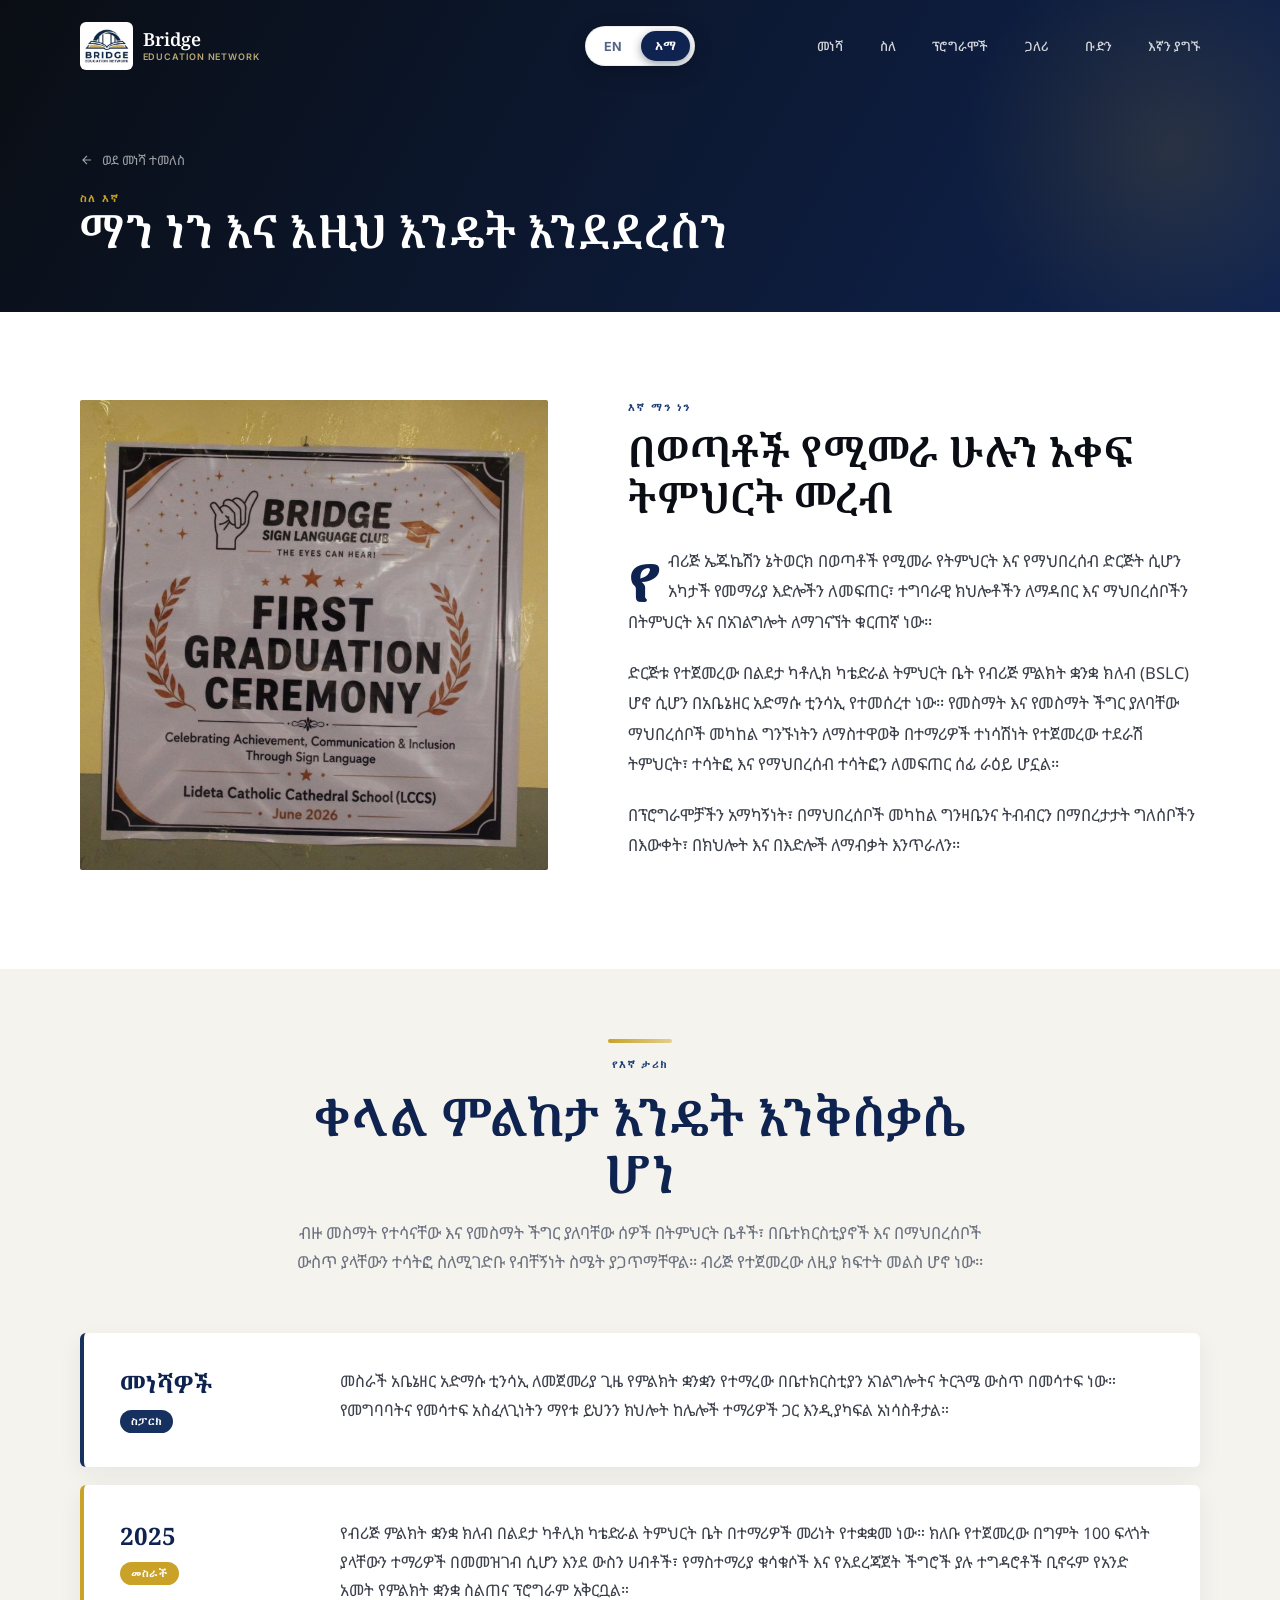
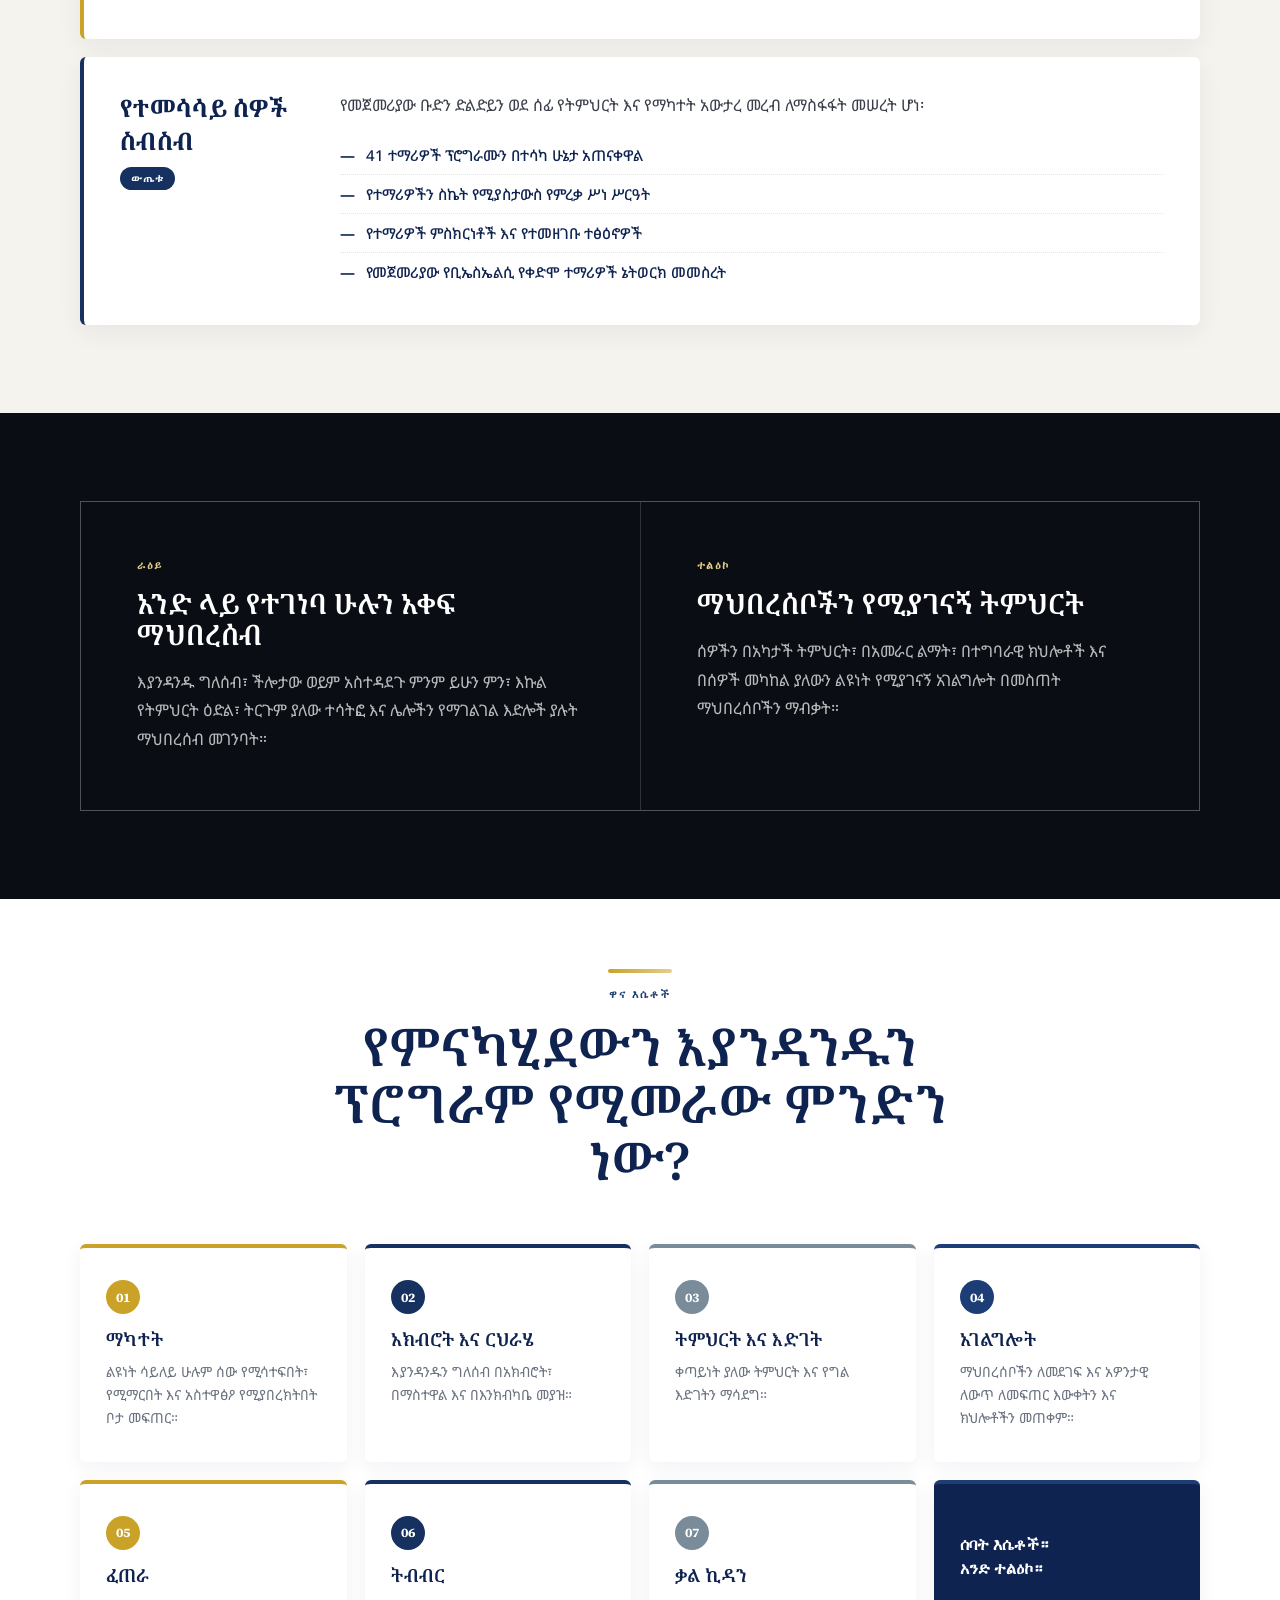
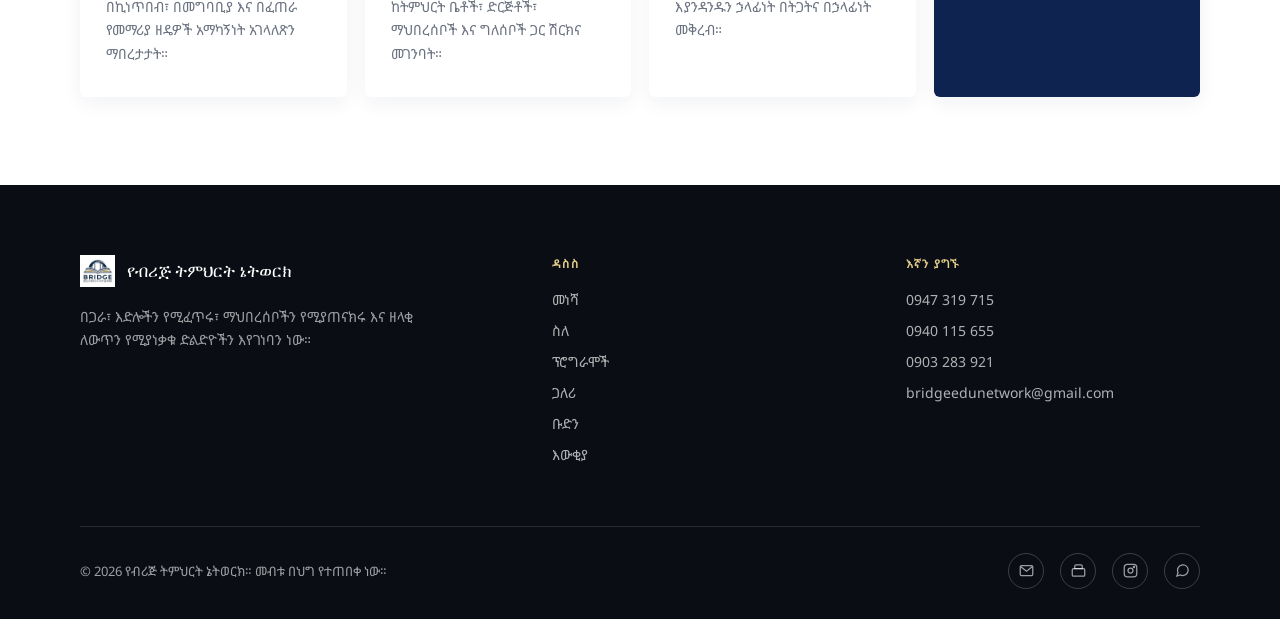
==== about-am.html @ 891b572c "Add files via upload" ====
<!DOCTYPE html>
<html lang="am">
<head>
<meta charset="UTF-8">
<meta name="viewport" content="width=device-width, initial-scale=1.0">
<title>ስለ እኛ — የብሪጅ ትምህርት ኔትወርክ</title>
<meta name="description" content="ስለ ብሪጅ ኤጁኬሽን ኔትወርክ ታሪክ፣ ራዕይ እና ተልዕኮ ይወቁ።">
<meta property="og:title" content="ስለ እኛ — የብሪጅ ትምህርት ኔትወርክ">
<meta property="og:image" content="assets/hero-group.jpg">
<meta property="og:type" content="website">
<link rel="icon" type="image/jpeg" href="assets/favicon.jpg">
<link rel="icon" type="image/jpeg" href="assets/logo.jpg">
<link rel="preconnect" href="https://fonts.googleapis.com">
<link rel="preconnect" href="https://fonts.gstatic.com" crossorigin>
<link href="https://fonts.googleapis.com/css2?family=Source+Serif+4:opsz,wght@8..60,400;8..60,500;8..60,600;8..60,700&family=Inter:wght@400;500;600;700&family=Noto+Serif+Ethiopic:wght@400;500;600;700&family=Noto+Sans+Ethiopic:wght@400;500;600;700&display=swap" rel="stylesheet">
<link rel="stylesheet" href="assets/style.css">
<style>
  .lang-switch{
    display:flex;
    align-items:center;
    gap:4px;
    padding:4px;
    margin-left:18px;
    background:#ffffff;
    border:1px solid rgba(17,27,48,0.08);
    border-radius:999px;
    font-family:'Inter',sans-serif;
    box-shadow:0 6px 20px rgba(0,0,0,0.18), 0 2px 6px rgba(0,0,0,0.10);
  }
  header#siteHeader.scrolled .lang-switch{
    background:#ffffff;
    border-color:rgba(17,27,48,0.10);
    box-shadow:0 4px 14px rgba(17,27,48,0.14), 0 1px 4px rgba(17,27,48,0.08);
  }
  .lang-switch .lang-opt{
    display:inline-flex;
    align-items:center;
    justify-content:center;
    min-width:40px;
    padding:7px 14px;
    font-size:12.5px;
    font-weight:700;
    letter-spacing:.02em;
    text-decoration:none;
    border-radius:999px;
    color:var(--navy, #16233f);
    opacity:.7;
    transition:opacity .2s ease, background .2s ease, color .2s ease, transform .15s ease, box-shadow .2s ease;
  }
  .lang-switch .lang-opt:hover{
    opacity:1;
    transform:translateY(-1px);
    background:rgba(22,35,63,0.08);
  }
  .lang-switch .lang-opt.is-active{
    opacity:1;
    color:#fff;
    background:var(--navy, #16233f);
    box-shadow:0 3px 10px rgba(22,35,63,0.45);
  }
  .lang-switch .lang-opt.is-active:hover{ background:var(--navy, #16233f); }
  @media (max-width:860px){
    .lang-switch{ margin-left:10px; }
    .lang-switch .lang-opt{ padding:6px 11px; font-size:11.5px; min-width:34px; }
  }
  body{ font-family:'Noto Sans Ethiopic', var(--sans, 'Inter'), sans-serif; }
  h1,h2,h3,h4,.brand span,.story-year{ font-family:'Noto Serif Ethiopic', var(--serif, 'Source Serif 4'), serif; }

  /* --- header layout patch: restore brand text, center lang switch --- */
  header#siteHeader nav{ position:relative; }
  .brand{ display:flex; align-items:center; gap:10px; }
  .brand span{ display:flex; flex-direction:column; line-height:1.15; }
  .brand span small{
    display:block;
    font-size:.5em;
    font-weight:600;
    letter-spacing:.1em;
    text-transform:uppercase;
    opacity:.8;
    margin-top:2px;
  }
  .lang-switch{
    position:absolute;
    left:50%;
    top:50%;
    transform:translate(-50%,-50%);
    margin-left:0;
  }
  @media (max-width:860px){
    .lang-switch{
      position:static;
      transform:none;
      margin-left:auto;
      order:2;
    }
  }
</style>
</head>
<body>

<div id="bridge-progress"><div id="bridge-progress-fill"></div></div>

<header id="siteHeader" class="scrolled">
  <nav>
    <a href="index.html#home" class="brand">
      <img src="assets/logo.jpg" alt="Bridge Education Network logo" onerror="this.style.display='none'">
      <span>Bridge<small>Education Network</small></span>
    </a>
    <div class="lang-switch" role="group" aria-label="ቋንቋ ይቀይሩ / Language switch">
      <a href="about.html" class="lang-opt">EN</a>
      <a href="about-am.html" class="lang-opt is-active">አማ</a>
    </div>
    <div class="nav-links" id="navLinks">
      <a href="index.html" onclick="closeMenu()">መነሻ</a>
      <a href="about-am.html" onclick="closeMenu()">ስለ</a>
      <a href="programs.html" onclick="closeMenu()">ፕሮግራሞች</a>
      <a href="gallery.html" onclick="closeMenu()">ጋለሪ</a>
      <a href="team.html" onclick="closeMenu()">ቡድን</a>
      <a href="contact.html" onclick="closeMenu()">እኛን ያግኙ</a>
    </div>
    <button class="menu-btn" id="menuBtn" aria-label="ምናሌ ክፈት">☰</button>
  </nav>
</header>
<div class="nav-overlay" id="navOverlay"></div>

<!-- PAGE HERO -->
<section class="page-hero compact">
  <div class="wrap">
    <a href="index.html" class="page-breadcrumb">
      <svg viewBox="0 0 24 24" fill="none" stroke="currentColor" stroke-width="2" aria-hidden="true"><path d="M19 12H5M12 19l-7-7 7-7"/></svg>
      ወደ መነሻ ተመለስ
    </a>
    <div class="eyebrow">ስለ እኛ</div>
    <h1>ማን ነን እና እዚህ እንዴት እንደደረስን</h1>
  </div>
</section>

<!-- WHO WE ARE -->
<section class="section">
  <div class="wrap">
    <div class="about-grid">
      <div class="reveal">
        <div class="about-figure">
          <img src="assets/about.jpg" alt="የብሪጅ ምልክት ቋንቋ ክለብ የምረቃ ሥነ ሥርዓት ባነር ተሰቅሏል">
        </div>
      </div>
      <div class="reveal">
        <div class="eyebrow dark">እኛ ማን ነን</div>
        <h2 style="font-size:clamp(28px,3.4vw,42px);margin-top:14px;margin-bottom:26px;">በወጣቶች የሚመራ ሁሉን አቀፍ ትምህርት መረብ</h2>
        <div class="about-text">
          <p>የብሪጅ ኤጁኬሽን ኔትወርክ በወጣቶች የሚመራ የትምህርት እና የማህበረሰብ ድርጅት ሲሆን አካታች የመማሪያ እድሎችን ለመፍጠር፣ ተግባራዊ ክህሎቶችን ለማዳበር እና ማህበረሰቦችን በትምህርት እና በአገልግሎት ለማገናኘት ቁርጠኛ ነው።</p>
          <p>ድርጅቱ የተጀመረው በልደታ ካቶሊክ ካቴድራል ትምህርት ቤት የብሪጅ ምልክት ቋንቋ ክለብ (BSLC) ሆኖ ሲሆን በአቤኔዘር አድማሱ ቲንሳኢ የተመሰረተ ነው። የመስማት እና የመስማት ችግር ያለባቸው ማህበረሰቦች መካከል ግንኙነትን ለማስተዋወቅ በተማሪዎች ተነሳሽነት የተጀመረው ተደራሽ ትምህርት፣ ተሳትፎ እና የማህበረሰብ ተሳትፎን ለመፍጠር ሰፊ ራዕይ ሆኗል።</p>
          <p>በፕሮግራሞቻችን አማካኝነት፣ በማህበረሰቦች መካከል ግንዛቤንና ትብብርን በማበረታታት ግለሰቦችን በእውቀት፣ በክህሎት እና በእድሎች ለማብቃት እንጥራለን።</p>
        </div>
      </div>
    </div>
  </div>
</section>

<!-- OUR STORY (full) -->
<section class="section section-parchment">
  <div class="wrap">
    <div class="head-lg reveal">
      <div class="eyebrow dark">የእኛ ታሪክ</div>
      <h2>ቀላል ምልከታ እንዴት እንቅስቃሴ ሆነ</h2>
      <p>ብዙ መስማት የተሳናቸው እና የመስማት ችግር ያለባቸው ሰዎች በትምህርት ቤቶች፣ በቤተክርስቲያኖች እና በማህበረሰቦች ውስጥ ያላቸውን ተሳትፎ ስለሚገድቡ የብቸኝነት ስሜት ያጋጥማቸዋል። ብሪጅ የተጀመረው ለዚያ ክፍተት መልስ ሆኖ ነው።</p>
    </div>

    <div class="story-block reveal">
      <div class="story-year">መነሻዎች<span>ስፓርክ</span></div>
      <div class="story-copy">
        <p>መስራች አቤኔዘር አድማሱ ቲንሳኢ ለመጀመሪያ ጊዜ የምልክት ቋንቋን የተማረው በቤተክርስቲያን አገልግሎትና ትርጓሜ ውስጥ በመሳተፍ ነው። የመግባባትና የመሳተፍ አስፈላጊነትን ማየቱ ይህንን ክህሎት ከሌሎች ተማሪዎች ጋር እንዲያካፍል አነሳስቶታል።</p>
      </div>
    </div>

    <div class="story-block reveal">
      <div class="story-year">2025<span>መስራች</span></div>
      <div class="story-copy">
        <p>የብሪጅ ምልክት ቋንቋ ክለብ በልደታ ካቶሊክ ካቴድራል ትምህርት ቤት በተማሪዎች መሪነት የተቋቋመ ነው። ክለቡ የተጀመረው በግምት 100 ፍላጎት ያላቸውን ተማሪዎች በመመዝገብ ሲሆን እንደ ውስን ሀብቶች፣ የማስተማሪያ ቁሳቁሶች እና የአደረጃጀት ችግሮች ያሉ ተግዳሮቶች ቢኖሩም የአንድ አመት የምልክት ቋንቋ ስልጠና ፕሮግራም አቅርቧል።</p>
      </div>
    </div>

    <div class="story-block reveal">
      <div class="story-year">የተመሳሳይ ሰዎች ስብስብ<span>ውጤቱ</span></div>
      <div class="story-copy">
        <p>የመጀመሪያው ቡድን ድልድይን ወደ ሰፊ የትምህርት እና የማካተት አውታረ መረብ ለማስፋፋት መሠረት ሆነ፡</p>
        <ul>
          <li>41 ተማሪዎች ፕሮግራሙን በተሳካ ሁኔታ አጠናቀዋል</li>
          <li>የተማሪዎችን ስኬት የሚያስታውስ የምረቃ ሥነ ሥርዓት</li>
          <li>የተማሪዎች ምስክርነቶች እና የተመዘገቡ ተፅዕኖዎች</li>
          <li>የመጀመሪያው የቢኤስኤልሲ የቀድሞ ተማሪዎች ኔትወርክ መመስረት</li>
        </ul>
      </div>
    </div>
  </div>
</section>

<!-- VISION / MISSION -->
<section class="section section-dark">
  <div class="wrap">
    <div class="vm-grid reveal">
      <div class="vm-card">
        <div class="eyebrow">ራዕይ</div>
        <h3>አንድ ላይ የተገነባ ሁሉን አቀፍ ማህበረሰብ</h3>
        <p>እያንዳንዱ ግለሰብ፣ ችሎታው ወይም አስተዳደጉ ምንም ይሁን ምን፣ እኩል የትምህርት ዕድል፣ ትርጉም ያለው ተሳትፎ እና ሌሎችን የማገልገል እድሎች ያሉት ማህበረሰብ መገንባት።</p>
      </div>
      <div class="vm-card">
        <div class="eyebrow">ተልዕኮ</div>
        <h3>ማህበረሰቦችን የሚያገናኝ ትምህርት</h3>
        <p>ሰዎችን በአካታች ትምህርት፣ በአመራር ልማት፣ በተግባራዊ ክህሎቶች እና በሰዎች መካከል ያለውን ልዩነት የሚያገናኝ አገልግሎት በመስጠት ማህበረሰቦችን ማብቃት።</p>
      </div>
    </div>
  </div>
</section>

<!-- CORE VALUES -->
<section class="section">
  <div class="wrap">
    <div class="head-lg reveal">
      <div class="eyebrow dark">ዋና እሴቶች</div>
      <h2>የምናካሂደውን እያንዳንዱን ፕሮግራም የሚመራው ምንድን ነው?</h2>
    </div>
    <div class="values-grid reveal-stagger">
      <div class="value-card"><div class="value-num">01</div><h4>ማካተት</h4><p>ልዩነት ሳይለይ ሁሉም ሰው የሚሳተፍበት፣ የሚማርበት እና አስተዋፅዖ የሚያበረክትበት ቦታ መፍጠር።</p></div>
      <div class="value-card"><div class="value-num">02</div><h4>አክብሮት እና ርህራሄ</h4><p>እያንዳንዱን ግለሰብ በአክብሮት፣ በማስተዋል እና በእንክብካቤ መያዝ።</p></div>
      <div class="value-card"><div class="value-num">03</div><h4>ትምህርት እና እድገት</h4><p>ቀጣይነት ያለው ትምህርት እና የግል እድገትን ማሳደግ።</p></div>
      <div class="value-card"><div class="value-num">04</div><h4>አገልግሎት</h4><p>ማህበረሰቦችን ለመደገፍ እና አዎንታዊ ለውጥ ለመፍጠር እውቀትን እና ክህሎቶችን መጠቀም።</p></div>
      <div class="value-card"><div class="value-num">05</div><h4>ፈጠራ</h4><p>በኪነጥበብ፣ በመግባቢያ እና በፈጠራ የመማሪያ ዘዴዎች አማካኝነት አገላለጽን ማበረታታት።</p></div>
      <div class="value-card"><div class="value-num">06</div><h4>ትብብር</h4><p>ከትምህርት ቤቶች፣ ድርጅቶች፣ ማህበረሰቦች እና ግለሰቦች ጋር ሽርክና መገንባት።</p></div>
      <div class="value-card"><div class="value-num">07</div><h4>ቃል ኪዳን</h4><p>እያንዳንዱን ኃላፊነት በትጋትና በኃላፊነት መቅረብ።</p></div>
      <div class="value-card" style="background:var(--navy);"><h4 style="color:var(--white);font-family:var(--serif);font-size:16px;line-height:1.5;">ሰባት እሴቶች።<br>አንድ ተልዕኮ።</h4></div>
    </div>
  </div>
</section>

<footer>
  <div class="wrap">
    <div class="footer-top">
      <div>
        <div class="footer-brand">
          <img src="assets/logo.jpg" alt="የድልድይ አርማ" onerror="this.style.display='none'">
          <span>የብሪጅ ትምህርት ኔትወርክ</span>
        </div>
        <p>በጋራ፣ እድሎችን የሚፈጥሩ፣ ማህበረሰቦችን የሚያጠናክሩ እና ዘላቂ ለውጥን የሚያነቃቁ ድልድዮችን እየገነባን ነው።</p>
      </div>
      <div class="footer-col">
        <h5>ዳስስ</h5>
        <a href="index.html">መነሻ</a>
        <a href="about-am.html">ስለ</a>
        <a href="programs.html">ፕሮግራሞች</a>
        <a href="gallery.html">ጋለሪ</a>
        <a href="team.html">ቡድን</a>
        <a href="contact.html">እውቂያ</a>
      </div>
      <div class="footer-col">
        <h5>እኛን ያግኙ</h5>
        <a href="tel:+251947319715">0947 319 715</a>
        <a href="tel:+519940115655">0940 115 655</a>
        <a href="tel:+251903283921">0903 283 921</a>
        <a href="mailto:bridgeedunetwork@gmail.com">bridgeedunetwork@gmail.com</a>
      </div>
    </div>
    <div class="footer-bottom">
      <span>© 2026 የብሪጅ ትምህርት ኔትወርክ። መብቱ በህግ የተጠበቀ ነው።</span>
      <div class="footer-social">
        <a href="mailto:bridgeedunetwork@gmail.com" aria-label="Email"><svg viewBox="0 0 24 24" fill="none" stroke="currentColor" stroke-width="2" aria-hidden="true"><rect x="2" y="4" width="20" height="16" rx="2"/><path d="M3 6l9 7 9-7"/></svg></a>
        <a href="https://www.linkedin.com/in/bridge-education-network-707793424/" target="_blank" rel="noopener" aria-label="LinkedIn"><svg viewBox="0 0 24 24" fill="none" stroke="currentColor" stroke-width="2" aria-hidden="true"><rect x="2" y="9" width="20" height="12" rx="2"/><path d="M16 3H8a2 2 0 00-2 2v4h12V5a2 2 0 00-2-2z"/></svg></a>
        <a href="https://www.instagram.com/bridge_education_network/" target="_blank" rel="noopener" aria-label="Instagram"><svg viewBox="0 0 24 24" fill="none" stroke="currentColor" stroke-width="2" aria-hidden="true"><rect x="2" y="2" width="20" height="20" rx="5"/><circle cx="12" cy="12" r="4"/><circle cx="17.5" cy="6.5" r="1"/></svg></a>
        <a href="https://wa.me/251947319715" target="_blank" rel="noopener" aria-label="WhatsApp"><svg viewBox="0 0 24 24" fill="none" stroke="currentColor" stroke-width="2" aria-hidden="true"><path d="M21 11.5a8.38 8.38 0 01-.9 3.8 8.5 8.5 0 01-7.6 4.7 8.38 8.38 0 01-3.8-.9L3 21l1.9-5.7a8.38 8.38 0 01-.9-3.8 8.5 8.5 0 014.7-7.6 8.38 8.38 0 013.8-.9h.5a8.48 8.48 0 018 8v.5z"/></svg></a>
      </div>
    </div>
  </div>
</footer>

<script>
  const header = document.getElementById('siteHeader');
  const progressFill = document.getElementById('bridge-progress-fill');
  window.addEventListener('scroll', () => {
    if(!header) return;
    header.classList.toggle('scrolled', window.scrollY > 40);
    const h = document.documentElement;
    const pct = (h.scrollTop) / (h.scrollHeight - h.clientHeight) * 100;
    if(progressFill) progressFill.style.width = pct + '%';
  });

  const menuBtn = document.getElementById('menuBtn');
  const navLinks = document.getElementById('navLinks');
  const navOverlay = document.getElementById('navOverlay');
  function closeMenu(){
    if(navLinks) navLinks.classList.remove('open');
    if(navOverlay) navOverlay.classList.remove('open');
    if(menuBtn){
      menuBtn.textContent = '☰';
      menuBtn.setAttribute('aria-label', 'ምናሌ ክፈት');
    }
  }
  if(menuBtn && navLinks && navOverlay){
    menuBtn.addEventListener('click', () => {
      const isOpen = navLinks.classList.toggle('open');
      navOverlay.classList.toggle('open', isOpen);
      menuBtn.textContent = isOpen ? '✕' : '☰';
      menuBtn.setAttribute('aria-label', isOpen ? 'ምናሌ ዝጋ' : 'ምናሌ ክፈት');
    });
    navOverlay.addEventListener('click', closeMenu);
  }
  document.addEventListener('keydown', (e) => { if(e.key === 'Escape') closeMenu(); });

  const revealEls = document.querySelectorAll('.reveal, .reveal-stagger');
  const io = new IntersectionObserver((entries) => {
    entries.forEach(e => { if(e.isIntersecting){ e.target.classList.add('in-view'); } });
  }, { threshold: 0.12 });
  revealEls.forEach(el => io.observe(el));
</script>

</body>
</html>
---- assets/style.css ----
:root{
    --ink:#0A0E14;
    --navy:#0F2350;
    --navy-2:#16305F;
    --navy-3:#1C3D75;
    --white:#FFFFFF;
    --parchment:#F5F3ED;
    --gold:#C9A227;
    --gold-soft:#E4CE8A;
    --gray:#6B7280;
    --line:rgba(255,255,255,0.14);
    --line-dark:rgba(10,14,20,0.1);
    --serif: 'Source Serif 4', Georgia, serif;
    --sans: 'Inter', -apple-system, sans-serif;
  }

  *{margin:0;padding:0;box-sizing:border-box;}
  html{scroll-behavior:smooth;}
  body{
    font-family:var(--sans);
    background:var(--white);
    color:var(--ink);
    overflow-x:hidden;
    -webkit-font-smoothing:antialiased;
  }
  img{display:block;max-width:100%;}
  a{color:inherit;text-decoration:none;}
  .eyebrow{
    font-family:var(--sans);
    font-size:11px;
    font-weight:600;
    letter-spacing:.18em;
    text-transform:uppercase;
    color:var(--gold);
  }
  .eyebrow.dark{color:var(--navy-3);}
  .program-number{
    font-size:15px;font-weight:700;letter-spacing:.14em;color:var(--gold);
    background:var(--parchment);display:inline-block;padding:6px 16px;border-radius:20px;
    border:1px solid var(--line-dark);margin-bottom:10px;
  }
  h1,h2,h3,h4{font-family:var(--serif);font-weight:600;line-height:1.1;}
  .wrap{max-width:1200px;margin:0 auto;padding:0 40px;}
  section{position:relative;}

  /* ---------- SCROLL PROGRESS BRIDGE ---------- */
  #bridge-progress{
    position:fixed;top:0;left:0;width:100%;height:3px;z-index:999;
    background:transparent;
  }
  #bridge-progress-fill{
    height:100%;width:0%;
    background:linear-gradient(90deg, var(--gold) 0%, var(--gold-soft) 100%);
    transition:width .08s linear;
  }

  /* ---------- NAV ---------- */
  header{
    position:fixed;top:0;left:0;width:100%;z-index:900;
    padding:22px 0;
    transition:background .35s ease, padding .35s ease, box-shadow .35s ease;
  }
  header.scrolled{
    background:rgba(10,14,20,0.92);
    backdrop-filter:blur(10px);
    padding:14px 0;
    box-shadow:0 1px 0 var(--line);
  }
  nav{
    display:flex;align-items:center;justify-content:space-between;
    max-width:1200px;margin:0 auto;padding:0 40px;
  }
  .brand{display:flex;align-items:center;gap:14px;}
  .brand img{height:48px;width:auto;border-radius:6px;}
  .brand span{
    font-family:var(--serif);font-size:18px;font-weight:600;
    color:var(--white);letter-spacing:.01em;line-height:1.15;
  }
  .brand small{display:block;font-family:var(--sans);font-size:10px;letter-spacing:.14em;text-transform:uppercase;color:var(--gold-soft);font-weight:600;}
  .nav-links{display:flex;gap:36px;align-items:center;}
  .nav-links a{
    font-size:13px;font-weight:500;color:rgba(255,255,255,0.82);
    letter-spacing:.02em;position:relative;padding:4px 0;
    transition:color .25s ease;
  }
  .nav-links a::after{
    content:'';position:absolute;left:0;bottom:0;width:0;height:1px;
    background:var(--gold);transition:width .3s ease;
  }
  .nav-links a:hover{color:var(--white);}
  .nav-links a:hover::after{width:100%;}
  .menu-btn{display:none;background:none;border:none;color:var(--white);font-size:22px;cursor:pointer;position:relative;z-index:960;}

  /* ---------- HERO ---------- */
  .hero{
    height:100vh;min-height:680px;position:relative;
    display:flex;align-items:flex-end;
    background:var(--ink);
    overflow:hidden;
  }
  .hero-bg{
    position:absolute;inset:0;
    background-image:url('hero-group.jpg');
    background-repeat:no-repeat;
    background-position:center 18%;
    background-size:cover;
    background-color:var(--ink);
    filter:saturate(0.85) contrast(1.05);
  }
  .hero-scrim{
    position:absolute;inset:0;
    background:
      linear-gradient(180deg, rgba(10,14,20,0.65) 0%, rgba(10,14,20,0.4) 30%, rgba(10,14,20,0.65) 65%, rgba(10,14,20,0.97) 100%),
      linear-gradient(90deg, rgba(15,35,80,0.6) 0%, rgba(10,14,20,0.2) 55%);
  }
  .hero-content{
    position:relative;z-index:2;width:100%;
    padding:0 40px 150px;max-width:1200px;margin:0 auto;
  }
  .hero-content .eyebrow{margin-bottom:22px;display:inline-flex;align-items:center;gap:10px;}
  .hero-content .eyebrow::before{content:'';width:26px;height:1px;background:var(--gold);}
  .hero h1{
    font-size:clamp(40px, 6.4vw, 84px);
    color:var(--white);
    max-width:920px;
    letter-spacing:-0.01em;
  }
  .hero h1 em{font-style:italic;color:var(--gold-soft);font-weight:500;}
  .hero-sub{
    font-family:var(--sans);color:rgba(255,255,255,0.78);
    font-size:17px;line-height:1.65;max-width:520px;margin-top:24px;font-weight:400;
  }
  .hero-actions{display:flex;gap:16px;margin-top:40px;flex-wrap:wrap;}
  .btn{
    display:inline-flex;align-items:center;gap:10px;
    padding:15px 30px;font-size:13px;font-weight:600;
    letter-spacing:.05em;text-transform:uppercase;
    border-radius:2px;transition:all .3s ease;cursor:pointer;border:1px solid transparent;
  }
  .btn-primary{background:var(--gold);color:var(--ink);}
  .btn-primary:hover{background:var(--gold-soft);transform:translateY(-2px);}
  .btn-outline{border-color:rgba(255,255,255,0.4);color:var(--white);}
  .btn-outline:hover{border-color:var(--white);background:rgba(255,255,255,0.08);}
  .btn svg{width:14px;height:14px;transition:transform .3s ease;}
  .btn:hover svg{transform:translateX(3px);}

  .hero-stats{
    position:absolute;bottom:0;left:0;width:100%;z-index:3;
    background:linear-gradient(180deg, rgba(10,14,20,0.4) 0%, rgba(10,14,20,0.88) 100%);
    backdrop-filter:blur(8px);
    border-top:1px solid rgba(201,162,39,0.35);
  }
  .hero-stats-inner{
    max-width:1200px;margin:0 auto;padding:28px 40px;
    display:grid;grid-template-columns:repeat(4,1fr);gap:20px;
  }
  .stat{
    padding:14px 22px;display:flex;align-items:center;gap:14px;
    border-left:1px solid rgba(255,255,255,0.14);
  }
  .stat:first-child{border-left:none;padding-left:0;}
  .stat-icon{
    width:38px;height:38px;border-radius:50%;flex-shrink:0;
    background:rgba(201,162,39,0.16);display:flex;align-items:center;justify-content:center;
  }
  .stat-icon svg{width:18px;height:18px;color:var(--gold-soft);}
  .stat .num{font-family:var(--serif);font-size:26px;color:var(--white);font-weight:700;line-height:1;}
  .stat .num span{color:var(--gold-soft);}
  .stat .lbl{font-size:10.5px;letter-spacing:.07em;text-transform:uppercase;color:rgba(255,255,255,0.65);margin-top:5px;font-weight:600;}


  /* ---------- BRIDGE DIVIDER (signature element) ---------- */
  .bridge-divider{
    width:100%;height:64px;background:var(--white);
    display:flex;align-items:center;justify-content:center;overflow:hidden;
  }
  .bridge-divider svg{width:100%;height:100%;max-width:1200px;}
  .bridge-divider path{
    stroke:var(--navy-2);stroke-width:1.4;fill:none;
    stroke-dasharray:1400;stroke-dashoffset:1400;
    transition:stroke-dashoffset 1.6s cubic-bezier(.4,0,.2,1);
  }
  .bridge-divider.in-view path{stroke-dashoffset:0;}
  .bridge-divider circle{fill:var(--gold);opacity:0;transition:opacity .6s ease .9s;}
  .bridge-divider.in-view circle{opacity:1;}

  /* ---------- SECTION GENERIC ---------- */
  .section{padding:88px 0;}
  .section-dark{background:var(--ink);color:var(--white);}
  .section-navy{background:var(--navy);color:var(--white);}
  .section-parchment{background:var(--parchment);}
  .section-head{max-width:640px;margin-bottom:48px;}
  .section-head h2{font-size:clamp(30px,3.6vw,46px);margin-top:14px;}
  .section-head p{font-size:16px;line-height:1.7;color:var(--gray);margin-top:18px;}
  .section-dark .section-head p, .section-navy .section-head p{color:rgba(255,255,255,0.68);}

  /* ---------- ABOUT / WHO WE ARE ---------- */
  #about{padding-bottom:48px;}
  .about-grid{
    display:grid;grid-template-columns:0.9fr 1.1fr;gap:80px;align-items:start;
  }
  .about-figure{position:relative;}
  .about-figure img{width:100%;border-radius:2px;}
  .about-figure-caption{
    position:absolute;bottom:-28px;left:-28px;
    background:var(--navy);color:var(--white);
    padding:20px 26px;max-width:280px;border-left:3px solid var(--gold);
  }
  .about-figure-caption p{font-family:var(--serif);font-size:15px;font-style:italic;line-height:1.5;}
  .about-text p{font-size:16.5px;line-height:1.85;color:#3a3f4a;margin-bottom:20px;}
  .about-text p:first-of-type::first-letter{
    font-family:var(--serif);font-size:64px;font-weight:600;color:var(--navy);
    float:left;line-height:0.8;padding-right:10px;padding-top:8px;
  }

  /* ---------- STORY TIMELINE ---------- */
  #story{padding-top:44px;}
  .story-block{
    display:grid;grid-template-columns:180px 1fr;gap:40px;
    background:var(--white);border-radius:6px;padding:34px 36px;margin-bottom:18px;
    box-shadow:0 8px 24px rgba(15,35,80,0.06);border-left:4px solid var(--accent, var(--gold));
    transition:transform .3s ease, box-shadow .3s ease;
  }
  .story-block:hover{transform:translateX(4px);box-shadow:0 14px 32px rgba(15,35,80,0.1);}
  .story-block:last-child{margin-bottom:0;}
  .story-block:nth-child(2){--accent:#16305F;}
  .story-block:nth-child(3){--accent:#C9A227;}
  .story-block:nth-child(4){--accent:#16305F;}
  .story-year{font-family:var(--serif);font-size:24px;color:var(--navy);font-weight:700;}
  .story-year span{
    display:block;width:max-content;font-family:var(--sans);font-size:10.5px;letter-spacing:.1em;text-transform:uppercase;
    color:var(--white);font-weight:700;margin-top:10px;background:var(--accent, var(--gold));padding:5px 11px;border-radius:20px;
  }
  .story-copy p{font-size:16px;line-height:1.8;color:#3a3f4a;}
  .story-copy ul{margin-top:16px;padding-left:0;list-style:none;}
  .story-copy li{
    font-size:15px;color:var(--navy);padding:9px 0 9px 26px;position:relative;font-weight:500;
    border-top:1px dotted var(--line-dark);
  }
  .story-copy li:first-child{border-top:none;}
  .story-copy li::before{content:'—';position:absolute;left:0;color:var(--accent, var(--gold));font-weight:700;}

  /* ---------- VISION/MISSION ---------- */
  .vm-grid{display:grid;grid-template-columns:1fr 1fr;gap:1px;background:rgba(255,255,255,0.15);border:1px solid rgba(255,255,255,0.15);}
  .vm-card{background:var(--ink);padding:56px;}
  .vm-card .eyebrow{color:var(--gold-soft);}
  .vm-card h3{font-size:28px;color:var(--white);margin-top:16px;}
  .vm-card p{font-size:16px;line-height:1.8;color:rgba(255,255,255,0.72);margin-top:18px;}

  /* ---------- VALUES ---------- */
  .values-grid{display:grid;grid-template-columns:repeat(4,1fr);gap:18px;margin-top:10px;}
  .value-card{
    background:var(--white);padding:32px 26px;border-radius:6px;
    border-top:4px solid var(--accent, var(--gold));
    box-shadow:0 6px 20px rgba(15,35,80,0.06);
    transition:transform .3s ease, box-shadow .3s ease;
  }
  .value-card:hover{transform:translateY(-6px);box-shadow:0 18px 36px rgba(15,35,80,0.14);}
  .value-card:nth-child(4n+1){--accent:#C9A227;}
  .value-card:nth-child(4n+2){--accent:#16305F;}
  .value-card:nth-child(4n+3){--accent:#7A8B99;}
  .value-card:nth-child(4n){--accent:#1C3D75;}
  .value-num{
    display:inline-flex;align-items:center;justify-content:center;width:34px;height:34px;border-radius:50%;
    font-family:var(--serif);font-size:13px;color:var(--white);font-weight:700;
    background:var(--accent, var(--gold));
  }
  .value-card h4{font-size:18px;margin-top:16px;color:var(--navy);}
  .value-card p{font-size:14px;line-height:1.65;color:var(--gray);margin-top:10px;}

  /* ---------- PROGRAMS ---------- */
  .programs-grid{display:grid;grid-template-columns:repeat(3,1fr);gap:24px;}
  .program-card{
    position:relative;background:var(--white);border:1px solid var(--line-dark);border-radius:4px;
    padding:36px 30px 30px;transition:transform .35s ease, box-shadow .35s ease, border-color .35s ease;
    overflow:hidden;
  }
  .program-card::before{
    content:'';position:absolute;top:0;left:0;width:100%;height:4px;
    background:linear-gradient(90deg, var(--accent, var(--gold)) 0%, var(--accent-soft, var(--gold-soft)) 100%);
  }
  .program-card:hover{transform:translateY(-6px);box-shadow:0 24px 48px rgba(15,35,80,0.14);border-color:transparent;}
  .program-card:nth-child(1){--accent:#C9A227;--accent-soft:#E4CE8A;}
  .program-card:nth-child(2){--accent:#16305F;--accent-soft:#5B7FBE;}
  .program-card:nth-child(3){--accent:#7A8B99;--accent-soft:#C7D0D6;}
  .program-card:nth-child(4){--accent:#1C3D75;--accent-soft:#8FA8D6;}
  .program-card:nth-child(5){--accent:#C9A227;--accent-soft:#0F2350;}
  .program-icon{
    width:52px;height:52px;border-radius:50%;
    background:color-mix(in srgb, var(--accent, var(--gold)) 14%, white);
    display:flex;align-items:center;justify-content:center;margin-bottom:22px;
  }
  .program-icon svg{width:24px;height:24px;color:var(--accent, var(--navy));}
  .program-card .program-idx{
    position:absolute;top:32px;right:28px;font-family:var(--serif);font-size:13px;
    color:var(--line-dark);font-weight:600;
  }
  .program-card h3{font-size:21px;color:var(--navy);line-height:1.25;}
  .program-card .program-tag{
    font-size:10.5px;letter-spacing:.08em;text-transform:uppercase;color:var(--accent, var(--gold));
    margin-top:8px;font-weight:700;
  }
  .program-goals{list-style:none;margin-top:18px;}
  .program-goals li{
    font-size:14px;color:#4a505c;padding:6px 0 6px 18px;position:relative;line-height:1.55;
  }
  .program-goals li::before{content:'';position:absolute;left:0;top:14px;width:6px;height:1px;background:var(--accent, var(--navy-3));}

  .program-enroll{
    display:inline-flex;align-items:center;gap:8px;margin-top:24px;
    background:#2E8B4F;color:#fff;padding:11px 22px;border-radius:4px;
    font-size:11.5px;font-weight:700;letter-spacing:.06em;text-transform:uppercase;
    transition:all .25s ease;
  }
  .program-enroll:hover{background:#256F3F;transform:translateY(-2px);}
  .program-enroll svg{width:13px;height:13px;}

  .program-card.coming-soon{
    background:repeating-linear-gradient(135deg, var(--parchment) 0 14px, #EFEBE0 14px 28px);
    border:1px dashed #C9BFA3;
  }
  .program-card.coming-soon::before{background:linear-gradient(90deg, #9A9384 0%, #C7C0AE 100%);}
  .program-card.coming-soon .program-icon{background:rgba(122,139,153,0.16);}
  .program-card.coming-soon .program-icon svg{color:#7A8B99;}
  .program-card.coming-soon h3{color:#5A5647;}
  .program-card.coming-soon .program-goals li{color:#726d5e;}
  .program-card.coming-soon:hover{transform:none;box-shadow:none;border-color:#C9BFA3;}
  .coming-soon-badge{
    position:absolute;top:28px;right:26px;
    background:var(--ink);color:var(--gold-soft);
    font-size:9.5px;font-weight:700;letter-spacing:.08em;text-transform:uppercase;
    padding:5px 11px;border-radius:20px;
  }
  .program-notify{
    display:inline-flex;align-items:center;gap:8px;margin-top:24px;
    background:transparent;color:#726d5e;padding:10px 22px;border-radius:4px;
    font-size:11.5px;font-weight:700;letter-spacing:.06em;text-transform:uppercase;
    border:1px dashed #A69C82;transition:all .25s ease;
  }
  .program-notify:hover{background:rgba(0,0,0,0.03);border-color:#726d5e;}
  .program-readmore{
    display:inline-flex;align-items:center;gap:6px;margin-top:14px;margin-left:12px;
    font-size:12px;font-weight:600;color:var(--navy);letter-spacing:.02em;
    border-bottom:1px solid transparent;transition:all .25s ease;
  }
  .program-readmore:hover{border-bottom-color:var(--navy);}
  .program-card.coming-soon .program-readmore{color:#5A5647;}
  .program-card.coming-soon .program-readmore:hover{border-bottom-color:#5A5647;}
  .program-readmore svg{width:11px;height:11px;}

  /* ---------- IMPACT STATS ---------- */
  .impact-wrap{display:grid;grid-template-columns:1fr 1fr;gap:80px;align-items:center;}
  .impact-figure{position:relative;}
  .impact-figure img{width:100%;border-radius:6px;}
  .impact-figure::before{
    content:'';position:absolute;top:-14px;left:-14px;width:100%;height:100%;
    border:3px solid var(--gold);border-radius:6px;z-index:-1;
  }
  .impact-numbers{display:grid;grid-template-columns:1fr 1fr;gap:16px;margin-top:36px;}
  .impact-num-card{
    background:var(--navy);border-radius:6px;padding:26px 24px;position:relative;overflow:hidden;
  }
  .impact-num-card:nth-child(2n){background:var(--ink);}
  .impact-num-card::before{
    content:'';position:absolute;bottom:-20px;right:-20px;width:70px;height:70px;border-radius:50%;
    background:rgba(201,162,39,0.14);
  }
  .impact-num-card .num{font-family:var(--serif);font-size:38px;color:var(--gold-soft);font-weight:700;position:relative;}
  .impact-num-card .lbl{font-size:12px;color:rgba(255,255,255,0.75);letter-spacing:.04em;margin-top:6px;position:relative;font-weight:500;}
  .impact-copy h2{font-size:clamp(28px,3.4vw,42px);}
  .impact-copy > p{font-size:16px;line-height:1.8;color:#3a3f4a;margin-top:20px;}

  /* ---------- LOOKING AHEAD ---------- */
  .ahead-grid{display:grid;grid-template-columns:repeat(3,1fr);gap:20px;margin-top:12px;}
  .ahead-card{
    background:rgba(255,255,255,0.06);border:1px solid rgba(255,255,255,0.12);border-radius:4px;
    padding:30px 26px;transition:all .35s ease;
  }
  .ahead-card:hover{background:rgba(255,255,255,0.1);transform:translateY(-4px);border-color:var(--gold);}
  .ahead-card:nth-child(1) .ahead-icon{background:rgba(201,162,39,0.18);color:var(--gold-soft);}
  .ahead-card:nth-child(2) .ahead-icon{background:rgba(91,127,190,0.22);color:#8FA8D6;}
  .ahead-card:nth-child(3) .ahead-icon{background:rgba(201,162,39,0.18);color:var(--gold-soft);}
  .ahead-card:nth-child(4) .ahead-icon{background:rgba(91,127,190,0.22);color:#8FA8D6;}
  .ahead-card:nth-child(5) .ahead-icon{background:rgba(201,162,39,0.18);color:var(--gold-soft);}
  .ahead-icon{
    width:44px;height:44px;border-radius:50%;display:flex;align-items:center;justify-content:center;margin-bottom:20px;
  }
  .ahead-icon svg{width:20px;height:20px;}
  .ahead-card p{font-size:15.5px;line-height:1.6;color:rgba(255,255,255,0.88);font-weight:500;}

  /* ---------- GALLERY ---------- */
  .gallery-grid{
    display:grid;grid-template-columns:repeat(4,1fr);grid-auto-rows:220px;gap:14px;margin-top:10px;
  }
  .gallery-item{
    position:relative;overflow:hidden;border-radius:2px;cursor:pointer;background:var(--navy);
  }
  .gallery-item:nth-child(1){grid-column:span 2;grid-row:span 2;}
  .gallery-item:nth-child(4){grid-column:span 2;}
  .gallery-item img{
    width:100%;height:100%;object-fit:cover;
    transition:transform .6s cubic-bezier(.2,.8,.2,1), filter .5s ease;
    filter:saturate(0.92);
  }
  .gallery-item:hover img{transform:scale(1.06);filter:saturate(1.05);}
  .gallery-item::after{
    content:'';position:absolute;inset:0;
    background:linear-gradient(180deg, transparent 60%, rgba(10,14,20,0.65) 100%);
    opacity:0;transition:opacity .35s ease;
  }
  .gallery-item:hover::after{opacity:1;}
  .gallery-item .gcap{
    position:absolute;left:16px;bottom:14px;color:var(--white);font-size:12px;
    letter-spacing:.05em;text-transform:uppercase;font-weight:600;
    opacity:0;transform:translateY(8px);transition:all .35s ease;z-index:2;
  }
  .gallery-item:hover .gcap{opacity:1;transform:translateY(0);}
  .gallery-item .gexpand{
    position:absolute;top:14px;right:14px;width:32px;height:32px;border-radius:50%;
    background:rgba(10,14,20,0.55);display:flex;align-items:center;justify-content:center;
    opacity:0;transition:opacity .3s ease;z-index:2;
  }
  .gallery-item:hover .gexpand{opacity:1;}
  .gallery-item .gexpand svg{width:14px;height:14px;color:var(--white);}

  /* Lightbox */
  .lightbox{
    position:fixed;inset:0;z-index:1000;background:rgba(6,8,12,0.96);
    display:flex;align-items:center;justify-content:center;
    opacity:0;visibility:hidden;transition:opacity .35s ease;
    backdrop-filter:blur(4px);
  }
  .lightbox.open{opacity:1;visibility:visible;}
  .lightbox img{
    max-width:88vw;max-height:82vh;border-radius:2px;
    box-shadow:0 30px 80px rgba(0,0,0,0.5);
    transform:scale(0.96);transition:transform .35s ease;
  }
  .lightbox.open img{transform:scale(1);}
  .lightbox-close{
    position:absolute;top:28px;right:32px;width:44px;height:44px;border-radius:50%;
    border:1px solid rgba(255,255,255,0.25);background:transparent;color:var(--white);
    font-size:20px;cursor:pointer;display:flex;align-items:center;justify-content:center;
    transition:all .25s ease;
  }
  .lightbox-close:hover{border-color:var(--gold);background:rgba(201,162,39,0.1);}
  .lightbox-nav{
    position:absolute;top:50%;transform:translateY(-50%);width:48px;height:48px;border-radius:50%;
    border:1px solid rgba(255,255,255,0.25);background:transparent;color:var(--white);
    cursor:pointer;display:flex;align-items:center;justify-content:center;transition:all .25s ease;
  }
  .lightbox-nav:hover{border-color:var(--gold);background:rgba(201,162,39,0.1);}
  .lightbox-nav.prev{left:24px;}
  .lightbox-nav.next{right:24px;}
  .lightbox-nav svg{width:20px;height:20px;}
  .lightbox-caption{
    position:absolute;bottom:32px;left:50%;transform:translateX(-50%);
    color:rgba(255,255,255,0.7);font-size:13px;letter-spacing:.05em;text-transform:uppercase;
  }

  /* ---------- TEAM ---------- */
  .team-grid{display:flex;flex-direction:column;gap:40px;}
  .team-card{
    display:grid;grid-template-columns:300px 1fr;gap:44px;align-items:center;
    background:var(--white);border-radius:8px;padding:40px;
    box-shadow:0 10px 34px rgba(15,35,80,0.09);border-left:5px solid var(--accent, var(--navy));
  }
  .team-card:nth-child(2){--accent:#C9A227;}
  .team-photo{
    aspect-ratio:3/4;width:100%;overflow:hidden;border-radius:6px;position:relative;background:var(--navy);
    box-shadow:0 8px 24px rgba(15,35,80,0.15);
  }
  .team-photo img{width:100%;height:100%;object-fit:cover;object-position:center 15%;transition:transform .6s cubic-bezier(.2,.8,.2,1);}
  .team-card:hover .team-photo img{transform:scale(1.045);}
  .team-photo::after{
    content:'';position:absolute;inset:0;
    background:linear-gradient(180deg, transparent 55%, rgba(10,14,20,0.75) 100%);
  }
  .team-meta{padding-top:4px;}
  .team-meta h3{font-size:29px;color:var(--navy);font-weight:700;}
  .team-meta .role{
    display:inline-block;font-size:12.5px;letter-spacing:.08em;text-transform:uppercase;
    color:var(--white);font-weight:700;margin-top:12px;background:var(--accent, var(--navy));padding:7px 16px;border-radius:20px;
  }
  .team-meta p.bio{font-size:16.5px;line-height:1.8;color:#3a3f4a;margin-top:20px;font-weight:500;}
  .team-resp{margin-top:18px;display:flex;flex-wrap:wrap;gap:8px;}
  .team-resp span{
    font-size:11.5px;font-weight:600;letter-spacing:.03em;color:var(--navy);
    border:1px solid var(--line-dark);padding:6px 12px;border-radius:20px;
  }
  .team-email{display:inline-block;margin-top:20px;font-size:14.5px;font-weight:600;color:var(--navy);border-bottom:2px solid var(--accent, var(--gold));padding-bottom:2px;}

  /* ---------- GET INVOLVED ---------- */
  .involve-grid{display:grid;grid-template-columns:1fr 1fr;gap:1px;background:rgba(255,255,255,0.15);border:1px solid rgba(255,255,255,0.15);margin-top:10px;}
  .involve-card{padding:48px;background:var(--ink);}
  .involve-card h3{color:var(--white);font-size:22px;margin-bottom:22px;}
  .involve-card ul{list-style:none;}
  .involve-card li{
    font-size:15px;color:rgba(255,255,255,0.78);padding:11px 0;
    border-top:1px dotted rgba(255,255,255,0.18);display:flex;align-items:center;gap:12px;
  }
  .involve-card li:first-child{border-top:none;}
  .involve-card li::before{content:'';width:6px;height:6px;border-radius:50%;background:var(--gold);flex-shrink:0;}

  /* ---------- FOUNDER'S LETTER ---------- */
  .letter-wrap{
    max-width:760px;margin:0 auto;text-align:center;position:relative;
  }
  .letter-mark{font-family:var(--serif);font-size:64px;color:var(--gold);line-height:1;opacity:0.5;}
  .letter-wrap blockquote{
    font-family:var(--serif);font-size:clamp(20px,2.4vw,28px);line-height:1.6;
    color:var(--white);font-style:italic;font-weight:500;margin-top:10px;
  }
  .letter-sign{margin-top:36px;display:flex;flex-direction:column;align-items:center;gap:4px;}
  .letter-sign .name{font-family:var(--serif);font-size:18px;color:var(--gold-soft);font-style:italic;}
  .letter-sign .role{font-size:11px;letter-spacing:.1em;text-transform:uppercase;color:rgba(255,255,255,0.55);}

  /* ---------- CTA BAND ---------- */
  .cta-band{
    background:linear-gradient(120deg, var(--navy) 0%, var(--navy-3) 100%);
    border-radius:6px;padding:64px 56px;text-align:center;position:relative;overflow:hidden;
  }
  .cta-band::before{
    content:'';position:absolute;top:-40%;right:-10%;width:340px;height:340px;border-radius:50%;
    background:radial-gradient(circle, rgba(201,162,39,0.18) 0%, transparent 70%);
  }
  .cta-band h2{color:var(--white);font-size:clamp(26px,3vw,38px);position:relative;z-index:1;}
  .cta-band p{color:rgba(255,255,255,0.75);font-size:16px;max-width:520px;margin:16px auto 0;position:relative;z-index:1;}
  .cta-actions{display:flex;gap:16px;justify-content:center;margin-top:32px;flex-wrap:wrap;position:relative;z-index:1;}

  /* ---------- CONTACT ---------- */
  .contact-wrap{display:grid;grid-template-columns:1fr 1fr;gap:80px;align-items:start;}
  .contact-list{margin-top:32px;}
  .contact-item{
    display:flex;align-items:center;gap:18px;padding:20px 0;border-top:1px solid var(--line-dark);
  }
  .contact-item:last-child{border-bottom:1px solid var(--line-dark);}
  .contact-icon{
    width:42px;height:42px;border-radius:50%;background:var(--navy);
    display:flex;align-items:center;justify-content:center;flex-shrink:0;
  }
  .contact-icon svg{width:18px;height:18px;color:var(--gold-soft);}
  .contact-item .lbl{font-size:11px;text-transform:uppercase;letter-spacing:.06em;color:var(--gray);font-weight:600;}
  .contact-item .val{font-size:16px;color:var(--navy);margin-top:2px;font-weight:500;}
  .contact-form{background:var(--parchment);padding:48px;border-radius:2px;}
  .contact-form h3{font-size:20px;color:var(--navy);margin-bottom:6px;}
  .contact-form p.note{font-size:13.5px;color:var(--gray);margin-bottom:28px;}
  .form-row{margin-bottom:20px;}
  .form-row label{display:block;font-size:11px;letter-spacing:.06em;text-transform:uppercase;color:var(--navy);font-weight:600;margin-bottom:8px;}
  .form-row input, .form-row textarea{
    width:100%;border:1px solid var(--line-dark);background:var(--white);
    padding:13px 14px;font-family:var(--sans);font-size:14px;border-radius:2px;
    transition:border-color .25s ease;
  }
  .form-row input:focus, .form-row textarea:focus{outline:none;border-color:var(--navy);}
  .form-row textarea{resize:vertical;min-height:100px;}
  .form-submit{
    width:100%;padding:15px;background:var(--navy);color:var(--white);
    border:none;font-size:13px;font-weight:600;letter-spacing:.06em;text-transform:uppercase;
    border-radius:2px;cursor:pointer;transition:background .25s ease;
  }
  .form-submit:hover{background:var(--navy-3);}
  .form-msg{font-size:13px;margin-top:14px;color:var(--navy);display:none;}

  /* ---------- FOOTER ---------- */
  footer{background:var(--ink);color:rgba(255,255,255,0.6);padding:70px 0 30px;}
  .footer-top{display:grid;grid-template-columns:1.4fr 1fr 1fr;gap:60px;padding-bottom:50px;border-bottom:1px solid rgba(255,255,255,0.12);}
  .footer-brand{display:flex;align-items:center;gap:12px;margin-bottom:18px;}
  .footer-brand img{height:32px;}
  .footer-brand span{font-family:var(--serif);color:var(--white);font-size:17px;}
  .footer-top p{font-size:14px;line-height:1.7;max-width:340px;}
  .footer-col h5{font-size:12px;letter-spacing:.08em;text-transform:uppercase;color:var(--gold-soft);margin-bottom:18px;font-weight:600;}
  .footer-col a{display:block;font-size:14px;color:rgba(255,255,255,0.68);margin-bottom:12px;transition:color .25s ease;}
  .footer-col a:hover{color:var(--white);}
  .footer-bottom{display:flex;justify-content:space-between;align-items:center;padding-top:26px;font-size:13px;flex-wrap:wrap;gap:14px;}
  .footer-social{display:flex;gap:16px;}
  .footer-social a{
    width:36px;height:36px;border:1px solid rgba(255,255,255,0.2);border-radius:50%;
    display:flex;align-items:center;justify-content:center;transition:all .25s ease;
  }
  .footer-social a:hover{border-color:var(--gold);background:rgba(201,162,39,0.1);}
  .footer-social svg{width:15px;height:15px;}

  /* ---------- REVEAL ANIMATIONS ---------- */
  .reveal{opacity:0;transform:translateY(28px);transition:opacity .8s cubic-bezier(.2,.7,.2,1), transform .8s cubic-bezier(.2,.7,.2,1);}
  .reveal.in-view{opacity:1;transform:translateY(0);}
  .reveal-stagger.in-view > *{opacity:1;transform:translateY(0);}
  .reveal-stagger > *{opacity:0;transform:translateY(20px);transition:opacity .7s ease, transform .7s ease;}
  .reveal-stagger > *:nth-child(1){transition-delay:.05s;}
  .reveal-stagger > *:nth-child(2){transition-delay:.15s;}
  .reveal-stagger > *:nth-child(3){transition-delay:.25s;}
  .reveal-stagger > *:nth-child(4){transition-delay:.35s;}

  @media (prefers-reduced-motion: reduce){
    .reveal, .reveal-stagger > *, .bridge-divider path, .bridge-divider circle{
      opacity:1!important;transform:none!important;transition:none!important;stroke-dashoffset:0!important;
    }
  }

  /* ---------- RESPONSIVE ---------- */
  @media (max-width:980px){
    .about-grid, .impact-wrap, .contact-wrap, .team-grid{grid-template-columns:1fr;gap:48px;}
    .vm-grid, .values-grid, .involve-grid, .programs-grid, .ahead-grid{grid-template-columns:1fr 1fr;}
    .footer-top{grid-template-columns:1fr;gap:36px;}
    .hero-stats-inner{grid-template-columns:1fr 1fr;padding:22px 24px;gap:16px 12px;}
    .stat{border-left:none;padding:8px 0;}
    .cta-band{padding:48px 32px;}
  }
  @media (max-width:768px){
    .wrap{padding:0 24px;}
    nav{padding:0 24px;}
    .nav-links{
      position:fixed;top:0;right:-100%;width:78%;max-width:320px;height:100vh;
      background:var(--ink);flex-direction:column;justify-content:center;align-items:flex-start;
      padding:40px;gap:28px;transition:right .4s ease;box-shadow:-10px 0 40px rgba(0,0,0,0.3);
    }
    .nav-links.open{right:0;}
    .nav-overlay{
      position:fixed;inset:0;background:rgba(0,0,0,0.5);z-index:895;
      opacity:0;visibility:hidden;transition:opacity .35s ease;
    }
    .nav-overlay.open{opacity:1;visibility:visible;}
    .menu-btn{display:block;}
    .brand img{height:38px;}
    .brand span{font-size:16px;}

    /* ---- Mobile hero: stacked layout instead of cropped background overlay ---- */
    .hero{
      height:auto;min-height:0;
      display:flex;flex-direction:column;align-items:stretch;
    }
    .hero-content{
      order:1;position:relative;z-index:2;
      padding:128px 24px 40px;
      background:linear-gradient(165deg, var(--ink) 0%, var(--navy) 100%);
    }
    .hero-scrim{display:none;}
    .hero-bg{
      order:2;position:relative;inset:auto;
      width:100%;aspect-ratio:4/3;
      background-position:center 20%;
    }
    .hero-bg::after{
      content:'';position:absolute;inset:0;
      background:linear-gradient(180deg, rgba(10,14,20,0) 55%, rgba(10,14,20,0.55) 100%);
    }
    .hero-stats{
      order:3;position:relative;bottom:auto;left:auto;width:auto;z-index:2;
      background:var(--ink);backdrop-filter:none;border-top:1px solid rgba(201,162,39,0.35);
    }
    .section{padding:80px 0;}
    .story-block{grid-template-columns:1fr;gap:14px;}
    .team-card{grid-template-columns:1fr;}
    .program-row{grid-template-columns:1fr;gap:14px;}
    .impact-numbers{grid-template-columns:1fr 1fr;}
    .hero-stats-inner{grid-template-columns:1fr 1fr;}
    .about-figure-caption{position:static;margin-top:16px;}
    .contact-form{padding:32px 24px;}
    .gallery-grid{grid-template-columns:repeat(2,1fr);grid-auto-rows:170px;}
    .gallery-item:nth-child(1){grid-column:span 2;grid-row:span 1;}
    .gallery-item:nth-child(4){grid-column:span 2;}
    .lightbox-nav{width:38px;height:38px;}
    .lightbox-close{top:16px;right:16px;}
    .programs-grid, .ahead-grid, .vm-grid, .values-grid, .involve-grid{grid-template-columns:1fr;}
    .cta-band{padding:40px 24px;}
  }

  /* ============ PROGRAMS DETAIL PAGE ============ */
  .page-hero{
    background:linear-gradient(120deg, var(--ink) 0%, var(--navy) 100%);
    padding:180px 0 64px;position:relative;overflow:hidden;
  }
  .page-hero::before{
    content:'';position:absolute;top:-20%;right:-8%;width:420px;height:420px;border-radius:50%;
    background:radial-gradient(circle, rgba(201,162,39,0.14) 0%, transparent 70%);
  }
  .page-hero .wrap{position:relative;z-index:1;}
  .page-breadcrumb{
    display:inline-flex;align-items:center;gap:8px;font-size:13px;color:rgba(255,255,255,0.6);
    margin-bottom:22px;transition:color .25s ease;
  }
  .page-breadcrumb:hover{color:var(--gold-soft);}
  .page-breadcrumb svg{width:14px;height:14px;}
  .page-hero h1{font-size:clamp(34px,4.4vw,56px);color:var(--white);max-width:700px;}
  .page-hero p{font-size:16.5px;color:rgba(255,255,255,0.72);max-width:560px;margin-top:18px;line-height:1.7;}

  .subnav-wrap{
    position:sticky;top:0;z-index:800;background:rgba(10,14,20,0.97);backdrop-filter:blur(10px);
    border-bottom:1px solid rgba(255,255,255,0.1);
  }
  .subnav{
    max-width:1200px;margin:0 auto;padding:0 40px;display:flex;gap:8px;overflow-x:auto;
    scrollbar-width:none;
  }
  .subnav::-webkit-scrollbar{display:none;}
  .subnav a{
    flex-shrink:0;font-size:12.5px;font-weight:600;color:rgba(255,255,255,0.62);
    padding:16px 16px;letter-spacing:.02em;border-bottom:2px solid transparent;
    transition:all .25s ease;white-space:nowrap;
  }
  .subnav a:hover{color:var(--white);}
  .subnav a.available-tab{color:rgba(201,162,39,0.85);}
  .subnav a.available-tab:hover{border-bottom-color:var(--gold);color:var(--gold-soft);}
  .subnav a.soon-tab{color:rgba(255,255,255,0.4);}
  .subnav a.soon-tab:hover{border-bottom-color:rgba(255,255,255,0.4);color:rgba(255,255,255,0.7);}

  .detail-section{padding:80px 0;scroll-margin-top:56px;}
  .detail-section.alt{background:var(--parchment);}
  .detail-section.soon{background:#F0EEE6;}
  .detail-head{display:flex;align-items:flex-start;justify-content:space-between;gap:24px;flex-wrap:wrap;margin-bottom:36px;}
  .detail-head .eyebrow{margin-bottom:12px;}
  .detail-head h2{font-size:clamp(26px,3.2vw,38px);color:var(--navy);max-width:600px;}
  .detail-status{
    flex-shrink:0;font-size:11px;font-weight:700;letter-spacing:.07em;text-transform:uppercase;
    padding:9px 18px;border-radius:20px;
  }
  .detail-status.available{background:#2E8B4F;color:#fff;}
  .detail-status.soon{background:var(--ink);color:var(--gold-soft);}

  /* ---------- COHORT / SCHEDULE / COUNTDOWN ---------- */
  .cohort-panel{
    background:var(--parchment);border:1px solid var(--line-dark);border-radius:10px;
    padding:30px 32px;margin-top:28px;
  }
  .cohort-panel-head{display:flex;align-items:flex-start;justify-content:space-between;gap:24px;flex-wrap:wrap;margin-bottom:8px;}
  .cohort-status-pill{
    display:inline-flex;align-items:center;gap:7px;background:#2E8B4F;color:#fff;
    font-size:11px;font-weight:700;letter-spacing:.06em;text-transform:uppercase;padding:7px 15px;border-radius:20px;
  }
  .cohort-status-pill::before{content:'';width:7px;height:7px;border-radius:50%;background:#fff;box-shadow:0 0 0 3px rgba(255,255,255,0.35);}
  .schedule-grid{display:grid;grid-template-columns:repeat(auto-fit, minmax(220px, 1fr));gap:14px;margin-top:20px;}
  .schedule-card{
    background:var(--white);border:1px solid var(--line-dark);border-radius:8px;padding:16px 18px;
    box-shadow:0 4px 14px rgba(15,35,80,0.05);
  }
  .schedule-card h5{font-size:13.5px;color:var(--navy);font-weight:700;line-height:1.35;}
  .schedule-card .sched-days{font-size:11.5px;color:var(--gold);font-weight:700;letter-spacing:.04em;text-transform:uppercase;margin-top:8px;}
  .schedule-card .sched-time{font-size:13.5px;color:#3a3f4a;font-weight:600;margin-top:2px;}
  .schedule-card .sched-start{font-size:11.5px;color:var(--gray);margin-top:8px;}
  .countdown-row{display:flex;gap:10px;flex-wrap:wrap;}
  .countdown-unit{
    background:var(--navy);color:#fff;border-radius:8px;padding:12px 14px;min-width:64px;text-align:center;
  }
  .countdown-unit .num{font-family:var(--serif);font-size:22px;font-weight:700;line-height:1;}
  .countdown-unit .lbl{font-size:9.5px;letter-spacing:.08em;text-transform:uppercase;color:var(--gold-soft);margin-top:5px;}
  .cohort-note{
    font-size:13px;line-height:1.6;color:#4a505c;background:var(--white);border-left:3px solid var(--gold);
    padding:13px 16px;border-radius:0 6px 6px 0;margin-top:18px;
  }
  .cohort-alt{font-size:13px;line-height:1.65;color:#4a505c;margin-top:14px;}
  .cohort-alt strong{color:var(--navy);}
  @media (max-width:560px){
    .countdown-row{justify-content:space-between;}
    .countdown-unit{flex:1;min-width:0;padding:10px 6px;}
  }

  .detail-columns{display:grid;grid-template-columns:1.3fr 1fr;gap:56px;align-items:start;}

  .level-stack{display:flex;flex-direction:column;gap:16px;}
  .level-card{
    background:var(--white);border-radius:6px;padding:24px 26px;border-left:4px solid var(--accent, var(--gold));
    box-shadow:0 6px 18px rgba(15,35,80,0.06);
  }
  .level-card h4{font-size:16px;color:var(--navy);font-weight:700;}
  .level-card ul{list-style:none;margin-top:10px;}
  .level-card li{font-size:14px;line-height:1.6;color:#4a505c;padding:4px 0 4px 16px;position:relative;}
  .level-card li::before{content:'';position:absolute;left:0;top:12px;width:5px;height:1px;background:var(--accent, var(--navy-3));}
  .level-card:nth-child(1){--accent:#C9A227;}
  .level-card:nth-child(2){--accent:#16305F;}
  .level-card:nth-child(3){--accent:#1C3D75;}

  .detail-about p{font-size:15.5px;line-height:1.85;color:#3a3f4a;margin-bottom:16px;}
  .detail-about p strong{color:var(--navy);}

  .detail-side-block{margin-bottom:28px;}
  .detail-side-block h4{
    font-size:11px;letter-spacing:.08em;text-transform:uppercase;color:var(--gold);
    font-weight:700;margin-bottom:14px;
  }
  .detail-side-block ul{list-style:none;}
  .detail-side-block li{
    font-size:14.5px;color:var(--navy);padding:8px 0 8px 20px;position:relative;
    border-top:1px dotted var(--line-dark);
  }
  .detail-side-block li:first-child{border-top:none;}
  .detail-side-block li::before{content:'—';position:absolute;left:0;color:var(--gold);font-weight:700;}

  .courses-chip-list{display:flex;flex-wrap:wrap;gap:8px;margin-top:14px;}
  .courses-chip-list span{
    font-size:12.5px;font-weight:600;color:var(--navy);background:var(--white);
    border:1px solid var(--line-dark);padding:7px 14px;border-radius:20px;
  }
  .detail-section.soon .courses-chip-list span{background:transparent;border-style:dashed;color:#5A5647;}

  .detail-cta-row{margin-top:36px;display:flex;gap:14px;flex-wrap:wrap;}

  @media (max-width:900px){
    .detail-columns{grid-template-columns:1fr;gap:36px;}
    .page-hero{padding:150px 0 48px;}
  }
  @media (max-width:768px){
    .subnav{padding:0 20px;}
    .detail-section{padding:56px 0;}
    .detail-head{flex-direction:column;}
  }

  /* ============ REDESIGN ADDITIONS ============ */

  /* Decorated large section headings */
  .head-lg{position:relative;max-width:720px;margin:0 auto 56px;text-align:center;}
  .head-lg::before{
    content:'';position:absolute;top:-18px;left:50%;transform:translateX(-50%);
    width:64px;height:4px;border-radius:4px;background:linear-gradient(90deg, var(--gold) 0%, var(--gold-soft) 100%);
  }
  .head-lg .eyebrow{justify-content:center;display:flex;}
  .head-lg h2{
    font-size:clamp(32px,4.4vw,52px);margin-top:16px;color:var(--navy);position:relative;
    display:inline-block;
  }
  .head-lg p{font-size:16.5px;line-height:1.75;color:var(--gray);margin-top:18px;}
  .section-dark .head-lg h2, .section-navy .head-lg h2{color:var(--white);}
  .head-lg.left{text-align:left;margin-left:0;}
  .head-lg.left::before{left:0;transform:none;}
  .head-lg.left .eyebrow{justify-content:flex-start;}

  /* Hero "How can I join" action cards */
  .join-strip{padding:72px 0;background:var(--parchment);}
  .join-grid-4{display:grid;grid-template-columns:repeat(4,1fr);gap:20px;}
  .join-mini-card{
    background:var(--white);border-radius:8px;padding:30px 24px;text-align:center;
    box-shadow:0 8px 24px rgba(15,35,80,0.07);transition:all .35s cubic-bezier(.2,.8,.2,1);
    border-top:4px solid var(--accent, var(--gold));
  }
  .join-mini-card:hover{transform:translateY(-8px);box-shadow:0 24px 48px rgba(15,35,80,0.16);}
  .join-mini-card:nth-child(1){--accent:#C9A227;}
  .join-mini-card:nth-child(2){--accent:#16305F;}
  .join-mini-card:nth-child(3){--accent:#1C3D75;}
  .join-mini-card:nth-child(4){--accent:#7A8B99;}
  .join-mini-icon{
    width:60px;height:60px;border-radius:50%;margin:0 auto 18px;
    background:color-mix(in srgb, var(--accent, var(--gold)) 14%, white);
    display:flex;align-items:center;justify-content:center;
    transition:transform .4s cubic-bezier(.34,1.56,.64,1);
  }
  .join-mini-card:hover .join-mini-icon{transform:scale(1.12) rotate(-6deg);}
  .join-mini-icon svg{width:26px;height:26px;color:var(--accent, var(--navy));}
  .join-mini-card h4{font-size:17px;color:var(--navy);margin-bottom:2px;}
  .join-mini-card .jm-quote{font-size:13.5px;color:var(--gray);font-style:italic;margin:8px 0 18px;}
  .join-mini-card .btn-mini{
    display:inline-flex;align-items:center;gap:6px;font-size:12px;font-weight:700;
    letter-spacing:.04em;text-transform:uppercase;color:var(--white);background:var(--accent, var(--navy));
    padding:10px 18px;border-radius:20px;transition:all .25s ease;
  }
  .join-mini-card .btn-mini:hover{filter:brightness(1.12);transform:translateX(2px);}
  .join-mini-card .btn-mini svg{width:12px;height:12px;transition:transform .25s ease;}
  .join-mini-card .btn-mini:hover svg{transform:translateX(3px);}

  /* Animated counters (uses existing .stat markup, JS drives the number) */
  .counter-num{font-variant-numeric:tabular-nums;}

  /* Accordion-style program summary cards (homepage) */
  .summary-programs-grid{display:grid;grid-template-columns:repeat(2,1fr);gap:22px;}
  .summary-card{
    background:var(--white);border-radius:8px;padding:30px 30px;cursor:pointer;
    border:1px solid var(--line-dark);transition:box-shadow .35s ease, border-color .35s ease;
    position:relative;overflow:hidden;
  }
  .summary-card::before{
    content:'';position:absolute;top:0;left:0;width:5px;height:100%;
    background:var(--accent, var(--gold));
  }
  .summary-card:nth-child(1){--accent:#C9A227;}
  .summary-card:nth-child(2){--accent:#16305F;}
  .summary-card:nth-child(3){--accent:#1C3D75;}
  .summary-card:nth-child(4){--accent:#7A8B99;}
  .summary-card:hover{box-shadow:0 20px 44px rgba(15,35,80,0.12);border-color:transparent;}
  .summary-card-top{display:flex;align-items:center;justify-content:space-between;gap:16px;}
  .summary-card-top h3{font-size:21px;color:var(--navy);}
  .summary-toggle{
    width:34px;height:34px;border-radius:50%;background:var(--parchment);flex-shrink:0;
    display:flex;align-items:center;justify-content:center;transition:transform .4s ease, background .3s ease;
  }
  .summary-card.expanded .summary-toggle{transform:rotate(45deg);background:var(--accent, var(--gold));}
  .summary-card.expanded .summary-toggle svg{color:#fff;}
  .summary-toggle svg{width:16px;height:16px;color:var(--navy);transition:color .3s ease;}
  .summary-desc{font-size:14.5px;color:var(--gray);margin-top:10px;line-height:1.6;}
  .summary-body{
    max-height:0;overflow:hidden;transition:max-height .45s cubic-bezier(.2,.8,.2,1), margin-top .45s ease;
  }
  .summary-card.expanded .summary-body{max-height:640px;margin-top:18px;}
  .summary-body-inner{padding-top:16px;border-top:1px solid var(--line-dark);}
  .summary-body-inner h5{font-size:11px;letter-spacing:.07em;text-transform:uppercase;color:var(--gold);font-weight:700;margin-bottom:8px;}
  .summary-body-inner p{font-size:14px;color:#4a505c;line-height:1.6;margin-bottom:14px;}
  .summary-body-inner ul{list-style:none;margin-bottom:16px;}
  .summary-body-inner li{font-size:13.5px;color:#4a505c;padding:4px 0 4px 16px;position:relative;}
  .summary-body-inner li::before{content:'';position:absolute;left:0;top:12px;width:5px;height:1px;background:var(--accent, var(--navy-3));}
  .summary-learnmore{
    display:inline-flex;align-items:center;gap:6px;font-size:12.5px;font-weight:700;color:var(--navy);
    letter-spacing:.03em;border-bottom:2px solid var(--accent, var(--gold));padding-bottom:2px;
  }
  .summary-learnmore svg{width:12px;height:12px;}

  /* Featured "Looking Ahead" top card */
  .ahead-featured{
    grid-column:1 / -1;background:linear-gradient(120deg, rgba(201,162,39,0.14) 0%, rgba(201,162,39,0.04) 100%);
    border:1px solid rgba(201,162,39,0.35);border-radius:8px;padding:36px 34px;
    display:flex;gap:24px;align-items:flex-start;
  }
  .ahead-featured .ahead-icon{background:rgba(201,162,39,0.22);width:56px;height:56px;flex-shrink:0;}
  .ahead-featured .ahead-icon svg{width:26px;height:26px;color:var(--gold-soft);}
  .ahead-featured h4{font-size:19px;color:var(--white);margin-bottom:8px;}
  .ahead-featured p{font-size:15px;color:rgba(255,255,255,0.82);line-height:1.65;}

  /* Founder's Message panel */
  .founder-msg-panel{
    max-width:820px;margin:0 auto;background:linear-gradient(135deg, var(--navy) 0%, var(--navy-3) 100%);
    border-radius:12px;padding:60px 56px;position:relative;overflow:hidden;text-align:center;
  }
  .founder-msg-panel::before{
    content:'';position:absolute;top:-30%;left:-10%;width:300px;height:300px;border-radius:50%;
    background:radial-gradient(circle, rgba(201,162,39,0.16) 0%, transparent 70%);
  }
  .founder-msg-quote-icon{
    width:52px;height:52px;border-radius:50%;background:rgba(201,162,39,0.18);
    display:flex;align-items:center;justify-content:center;margin:0 auto 24px;position:relative;z-index:1;
  }
  .founder-msg-quote-icon svg{width:24px;height:24px;color:var(--gold-soft);}
  .founder-msg-panel blockquote{
    font-family:var(--serif);font-size:clamp(19px,2.2vw,25px);line-height:1.65;color:var(--white);
    font-style:italic;font-weight:500;position:relative;z-index:1;
  }
  .founder-msg-sign{margin-top:32px;position:relative;z-index:1;}
  .founder-msg-sign .name{font-family:var(--serif);font-size:19px;color:var(--gold-soft);font-style:italic;}
  .founder-msg-sign .role{font-size:11.5px;letter-spacing:.08em;text-transform:uppercase;color:rgba(255,255,255,0.6);margin-top:4px;}

  /* Get Involved redesign - 4 rich cards */
  .involve-grid-4{display:grid;grid-template-columns:repeat(4,1fr);gap:20px;}
  .involve-card-4{
    background:rgba(255,255,255,0.05);border:1px solid rgba(255,255,255,0.14);border-radius:8px;
    padding:32px 26px;transition:all .35s ease;
  }
  .involve-card-4:hover{background:rgba(255,255,255,0.09);transform:translateY(-6px);border-color:var(--accent, var(--gold));}
  .involve-card-4:nth-child(1){--accent:#C9A227;}
  .involve-card-4:nth-child(2){--accent:#5B7FBE;}
  .involve-card-4:nth-child(3){--accent:#C9A227;}
  .involve-card-4:nth-child(4){--accent:#5B7FBE;}
  .involve-icon-4{
    width:50px;height:50px;border-radius:50%;margin-bottom:20px;
    background:color-mix(in srgb, var(--accent, var(--gold)) 20%, transparent);
    display:flex;align-items:center;justify-content:center;
  }
  .involve-icon-4 svg{width:22px;height:22px;color:var(--accent, var(--gold-soft));}
  .involve-card-4 h4{font-size:18px;color:var(--white);margin-bottom:10px;}
  .involve-card-4 p{font-size:14px;color:rgba(255,255,255,0.68);line-height:1.6;margin-bottom:20px;}
  .involve-card-4 .btn-mini{
    display:inline-flex;align-items:center;gap:6px;font-size:11.5px;font-weight:700;
    letter-spacing:.04em;text-transform:uppercase;color:var(--ink);background:var(--accent, var(--gold));
    padding:9px 16px;border-radius:20px;transition:all .25s ease;
  }
  .involve-card-4 .btn-mini:hover{filter:brightness(1.1);transform:translateX(2px);}
  .involve-card-4 .btn-mini svg{width:11px;height:11px;}

  /* Contact page - social icon grid only */
  .social-grid{display:grid;grid-template-columns:repeat(3,1fr);gap:20px;max-width:640px;margin:0 auto;}
  .social-tile{
    display:flex;flex-direction:column;align-items:center;gap:14px;padding:38px 20px;
    background:var(--white);border:1px solid var(--line-dark);border-radius:10px;
    transition:all .35s cubic-bezier(.2,.8,.2,1);
  }
  .social-tile:hover{transform:translateY(-8px);box-shadow:0 20px 44px rgba(15,35,80,0.12);border-color:transparent;}
  .social-tile-icon{
    width:56px;height:56px;border-radius:50%;background:var(--navy);
    display:flex;align-items:center;justify-content:center;transition:background .3s ease;
  }
  .social-tile:hover .social-tile-icon{background:var(--gold);}
  .social-tile-icon svg{width:24px;height:24px;color:var(--gold-soft);transition:color .3s ease;}
  .social-tile:hover .social-tile-icon svg{color:var(--ink);}
  .social-tile span{font-size:13px;font-weight:600;color:var(--navy);letter-spacing:.03em;}

  /* Page hero small variant (for About / Gallery / Team / Contact) */
  .page-hero.compact{padding:150px 0 56px;}
  .page-hero.compact h1{font-size:clamp(30px,4vw,46px);}

  /* Team page - full leadership */
  .team-page-grid{display:flex;flex-direction:column;gap:40px;}

  @media (max-width:980px){
    .join-grid-4, .involve-grid-4{grid-template-columns:1fr 1fr;}
    .summary-programs-grid{grid-template-columns:1fr;}
    .social-grid{grid-template-columns:1fr 1fr;}
    .ahead-featured{flex-direction:column;}
  }
  @media (max-width:768px){
    .join-grid-4, .involve-grid-4, .social-grid{grid-template-columns:1fr;}
    .founder-msg-panel{padding:40px 26px;}
    .join-strip{padding:56px 0;}
  }

  /* ============ PROGRAMS PAGE REDESIGN ============ */

  /* Enrollment steps timeline */
  .enroll-section{padding:64px 0 8px;position:relative;z-index:1;}
  .enroll-steps{
    display:grid;grid-template-columns:repeat(6,1fr);gap:0;margin-top:44px;position:relative;
  }
  .enroll-steps::before{
    content:'';position:absolute;top:26px;left:8%;right:8%;height:2px;
    background:repeating-linear-gradient(90deg, rgba(201,162,39,0.5) 0 10px, transparent 10px 18px);
    z-index:0;
  }
  .enroll-step{position:relative;z-index:1;padding:0 12px;text-align:center;}
  .enroll-step-num{
    width:52px;height:52px;border-radius:50%;margin:0 auto 18px;
    background:var(--navy);color:var(--gold-soft);font-family:var(--serif);font-size:20px;font-weight:700;
    display:flex;align-items:center;justify-content:center;border:3px solid var(--parchment);
    box-shadow:0 4px 14px rgba(15,35,80,0.18);transition:all .3s ease;
  }
  .enroll-step:hover .enroll-step-num{background:var(--gold);color:var(--ink);transform:scale(1.08);}
  .enroll-step h4{font-size:14.5px;color:var(--navy);font-weight:700;line-height:1.3;margin-bottom:6px;}
  .enroll-step p{font-size:12.5px;color:var(--gray);line-height:1.55;}
  .enroll-step ul{list-style:none;text-align:left;margin-top:8px;}
  .enroll-step li{font-size:11.5px;color:var(--gray);padding:2px 0 2px 12px;position:relative;}
  .enroll-step li::before{content:'';position:absolute;left:0;top:9px;width:5px;height:1px;background:var(--gold);}

  /* Program nav cards (replaces plain subnav tabs) */
  .program-nav-wrap{
    position:sticky;top:0;z-index:800;background:rgba(10,14,20,0.97);backdrop-filter:blur(10px);
    border-bottom:1px solid rgba(255,255,255,0.1);padding:18px 0;
  }
  .program-nav-cards{
    max-width:1200px;margin:0 auto;padding:0 40px;
    display:grid;grid-template-columns:repeat(4,1fr);gap:14px;
  }
  .pnav-card{
    display:flex;align-items:center;gap:12px;padding:12px 16px;border-radius:8px;
    background:rgba(255,255,255,0.04);border:1px solid rgba(255,255,255,0.08);
    transition:all .3s ease;cursor:pointer;
  }
  .pnav-card:hover{background:rgba(255,255,255,0.09);transform:translateY(-2px);}
  .pnav-card.active{background:rgba(201,162,39,0.14);border-color:var(--gold);}
  .pnav-icon{
    width:36px;height:36px;border-radius:8px;flex-shrink:0;background:rgba(201,162,39,0.16);
    display:flex;align-items:center;justify-content:center;
  }
  .pnav-icon svg{width:18px;height:18px;color:var(--gold-soft);}
  .pnav-text h5{font-size:13px;color:var(--white);font-weight:700;line-height:1.2;}
  .pnav-text p{font-size:10.5px;color:rgba(255,255,255,0.55);margin-top:2px;line-height:1.3;}

  /* Notice / info box */
  .notice-box{
    display:flex;gap:16px;align-items:flex-start;background:rgba(201,162,39,0.1);
    border:1px solid rgba(201,162,39,0.4);border-left:4px solid var(--gold);border-radius:6px;
    padding:20px 22px;margin-top:18px;
  }
  .notice-box svg{width:22px;height:22px;color:var(--gold);flex-shrink:0;margin-top:2px;}
  .notice-box p{font-size:14px;line-height:1.6;color:#5c4a15;font-weight:500;}

  /* Learning methods note */
  .methods-note{
    background:var(--parchment);border-radius:6px;padding:16px 18px;margin-top:16px;
    font-size:13px;line-height:1.6;color:#4a505c;border-left:3px solid var(--navy-3);
  }
  .detail-section.alt .methods-note{background:var(--white);}

  /* ---------- PROGRAM FEES ---------- */
  .fee-panel{
    background:var(--parchment);border:1px solid var(--line-dark);border-radius:10px;
    padding:30px 32px;margin-top:24px;
  }
  .fee-panel-eyebrow{font-size:11px;letter-spacing:.08em;text-transform:uppercase;color:var(--gold);font-weight:700;}
  .fee-panel-head h3{font-size:19px;color:var(--navy);margin-top:8px;}
  .fee-grid{display:grid;grid-template-columns:repeat(auto-fit, minmax(210px, 1fr));gap:14px;margin-top:20px;}
  .fee-card{
    background:var(--white);border:1px solid var(--line-dark);border-radius:8px;
    padding:18px 20px;box-shadow:0 4px 14px rgba(15,35,80,0.05);
  }
  .fee-card.fee-card-app{border-color:var(--gold);background:linear-gradient(160deg, rgba(201,162,39,0.09), var(--white) 65%);}
  .fee-card-label{font-size:11px;letter-spacing:.05em;text-transform:uppercase;color:var(--gray);font-weight:700;}
  .fee-card-amount{font-family:var(--serif);font-size:24px;color:var(--navy);font-weight:700;margin-top:8px;line-height:1.2;}
  .fee-card-amount span{font-family:var(--sans);font-size:12px;font-weight:600;color:var(--gray);margin-left:3px;}
  .fee-card-note{font-size:12px;line-height:1.55;color:#5c626e;margin-top:9px;}
  .fee-notice{
    display:flex;gap:14px;align-items:flex-start;margin-top:20px;
    background:rgba(201,162,39,0.08);border:1px solid rgba(201,162,39,0.35);border-left:4px solid var(--gold);
    border-radius:6px;padding:18px 20px;
  }
  .fee-notice svg{width:20px;height:20px;color:var(--gold);flex-shrink:0;margin-top:2px;}
  .fee-notice h6{font-size:12.5px;color:var(--navy);font-weight:700;text-transform:uppercase;letter-spacing:.03em;margin-bottom:6px;}
  .fee-notice p{font-size:13.5px;line-height:1.65;color:#4a505c;}
  @media (max-width:480px){
    .fee-panel{padding:24px 20px;}
  }

  @media (max-width:980px){
    .enroll-steps{grid-template-columns:repeat(3,1fr);row-gap:36px;}
    .enroll-steps::before{display:none;}
    .program-nav-cards{grid-template-columns:1fr 1fr;}
  }
  @media (max-width:768px){
    .enroll-steps{grid-template-columns:1fr 1fr;}
    .program-nav-cards{grid-template-columns:1fr;padding:0 20px;}
    .program-nav-wrap{padding:14px 0;position:static;}
  }

  .glass-section{
    position:relative;padding:90px 0 110px;
    background:linear-gradient(180deg, #0F2350 0%, #F5F3ED 18%);
  }
  .glass-grid{
    display:grid;grid-template-columns:repeat(3,1fr);gap:24px;
    max-width:920px;margin:0 auto;
  }
  .glass-card{
    position:relative;padding:38px 24px;border-radius:16px;text-align:center;
    background:rgba(255,255,255,0.55);backdrop-filter:blur(16px) saturate(160%);
    border:1px solid rgba(255,255,255,0.6);
    box-shadow:0 8px 32px rgba(15,35,80,0.1);
    transition:all .4s cubic-bezier(.2,.8,.2,1);
  }
  .glass-card:hover{
    transform:translateY(-10px) scale(1.02);
    box-shadow:0 24px 56px rgba(15,35,80,0.18);
    background:rgba(255,255,255,0.75);
  }
  .glass-icon{
    width:60px;height:60px;border-radius:50%;margin:0 auto 16px;
    background:linear-gradient(135deg, var(--navy) 0%, var(--navy-3) 100%);
    display:flex;align-items:center;justify-content:center;
    transition:transform .45s cubic-bezier(.34,1.56,.64,1), box-shadow .35s ease;
    box-shadow:0 6px 18px rgba(15,35,80,0.25);
  }
  .glass-card:hover .glass-icon{transform:scale(1.14) rotate(-8deg);box-shadow:0 10px 26px rgba(201,162,39,0.35);}
  .glass-icon svg{width:26px;height:26px;color:var(--gold-soft);}
  .glass-card span{font-size:13.5px;font-weight:700;color:var(--navy);letter-spacing:.03em;display:block;margin-top:2px;}

  @media (max-width:900px){
    .glass-grid{grid-template-columns:1fr 1fr;}
  }
  @media (max-width:600px){
    .glass-grid{grid-template-columns:1fr;max-width:340px;}
    .contact-hero{padding:150px 0 70px;}
    .float-shape.s1, .float-shape.s4{width:160px;height:160px;}
  }

  /* ============ CONTACT PAGE REDESIGN (compact) ============ */
  .contact-hero{
    position:relative;display:flex;flex-direction:column;
    background:linear-gradient(160deg, #0A0E14 0%, #0F2350 45%, #16305F 75%, #0A0E14 100%);
    background-size:200% 200%;
    animation:gradientShift 18s ease infinite;
    overflow:hidden;
  }
  @keyframes gradientShift{
    0%{background-position:0% 0%;}
    50%{background-position:100% 100%;}
    100%{background-position:0% 0%;}
  }
  .float-shape{
    position:absolute;border-radius:50%;filter:blur(60px);opacity:0.35;pointer-events:none;
  }
  .float-shape.s1{width:340px;height:340px;background:var(--gold);top:8%;left:6%;animation:floatA 14s ease-in-out infinite;}
  .float-shape.s2{width:260px;height:260px;background:#5B7FBE;bottom:12%;right:8%;animation:floatB 17s ease-in-out infinite;}
  .float-shape.s3{width:180px;height:180px;background:var(--gold-soft);top:40%;right:22%;opacity:0.2;animation:floatA 12s ease-in-out infinite reverse;}
  @keyframes floatA{
    0%,100%{transform:translate(0,0) scale(1);}
    50%{transform:translate(30px,-40px) scale(1.08);}
  }
  @keyframes floatB{
    0%,100%{transform:translate(0,0) scale(1);}
    50%{transform:translate(-40px,30px) scale(1.1);}
  }
  .contact-hero-inner{position:relative;z-index:2;padding:150px 0 44px;text-align:center;}
  .contact-hero-inner .eyebrow{justify-content:center;display:flex;}
  .contact-hero-inner h1{
    font-family:var(--serif);font-size:clamp(30px,4.2vw,46px);color:var(--white);margin-top:14px;
  }
  .contact-hero-inner p{font-size:15.5px;color:rgba(255,255,255,0.72);max-width:480px;margin:14px auto 0;line-height:1.65;}

  .glass-social-wrap{position:relative;z-index:2;padding-bottom:70px;}
  .glass-social-row{
    display:flex;flex-wrap:wrap;align-items:stretch;justify-content:center;gap:18px;max-width:960px;margin:0 auto;
  }
  .glass-tile{
    position:relative;display:flex;flex-direction:column;align-items:center;justify-content:center;gap:10px;
    flex:1 1 120px;max-width:140px;
    padding:22px 12px;border-radius:16px;text-decoration:none;
    background:rgba(255,255,255,0.06);
    border:1px solid rgba(255,255,255,0.14);
    backdrop-filter:blur(16px);-webkit-backdrop-filter:blur(16px);
    box-shadow:0 8px 32px rgba(0,0,0,0.25);
    transition:transform .4s cubic-bezier(.2,.8,.2,1), box-shadow .4s ease, border-color .4s ease, background .4s ease;
  }
  .glass-tile:hover{
    transform:translateY(-8px) scale(1.03);
    background:rgba(255,255,255,0.11);
    border-color:rgba(201,162,39,0.5);
    box-shadow:0 20px 44px rgba(0,0,0,0.35), 0 0 32px rgba(201,162,39,0.15);
  }
  .glass-tile-icon{
    width:46px;height:46px;border-radius:50%;display:flex;align-items:center;justify-content:center;
    background:linear-gradient(135deg, rgba(201,162,39,0.25) 0%, rgba(201,162,39,0.05) 100%);
    border:1px solid rgba(201,162,39,0.3);
    transition:transform .4s cubic-bezier(.34,1.56,.64,1), background .3s ease;
  }
  .glass-tile:hover .glass-tile-icon{
    transform:scale(1.15) rotate(-8deg);
    background:linear-gradient(135deg, rgba(201,162,39,0.5) 0%, rgba(201,162,39,0.15) 100%);
  }
  .glass-tile-icon svg{width:21px;height:21px;color:var(--gold-soft);}
  .glass-tile span.gt-label{
    font-size:11.5px;font-weight:600;letter-spacing:.05em;color:rgba(255,255,255,0.8);
    text-transform:uppercase;
  }

  @media (max-width:700px){
    .glass-social-row{gap:12px;}
    .glass-tile{flex:1 1 90px;padding:16px 8px;}
    .glass-tile-icon{width:40px;height:40px;}
    .glass-tile-icon svg{width:18px;height:18px;}
    .glass-tile span.gt-label{font-size:10px;}
  }
  @media (max-width:480px){
    .glass-social-row{max-width:320px;}
    .glass-tile{flex:1 1 80px;}
    .contact-hero-inner{padding:130px 0 34px;}
    .float-shape{filter:blur(40px);}
  }
  @media (prefers-reduced-motion: reduce){
    .contact-hero{animation:none;}
    .float-shape{animation:none;}
  }

  /* ============ TEAM PAGE REDESIGN v2 ============ */

  .team-section-head{max-width:680px;margin:0 auto 48px;text-align:center;}
  .team-section-head .eyebrow{justify-content:center;display:flex;}
  .team-section-head h2{font-size:clamp(26px,3.2vw,38px);color:var(--navy);margin-top:12px;}
  .team-section-head p{font-size:15.5px;line-height:1.7;color:var(--gray);margin-top:14px;}

  .team-btn-row{display:flex;gap:12px;margin-top:24px;flex-wrap:wrap;}
  .team-btn{
    display:inline-flex;align-items:center;gap:8px;font-size:11.5px;font-weight:700;
    letter-spacing:.05em;text-transform:uppercase;padding:12px 22px;border-radius:4px;
    transition:all .3s ease;
  }
  .team-btn.primary{background:var(--navy);color:#fff;}
  .team-btn.primary:hover{background:var(--navy-3);transform:translateY(-2px);}
  .team-btn.outline{border:1px solid var(--line-dark);color:var(--navy);}
  .team-btn.outline:hover{border-color:var(--navy);background:var(--parchment);transform:translateY(-2px);}
  .team-btn svg{width:12px;height:12px;}

  /* Program Management Team */
  .pm-section{padding-top:24px;}
  .pm-grid{display:grid;grid-template-columns:1fr 1fr;gap:28px;margin-top:8px;}
  .pm-card{
    background:var(--white);border-radius:12px;padding:32px;display:flex;gap:26px;align-items:center;
    box-shadow:0 6px 20px rgba(15,35,80,0.06);border:1px solid var(--line-dark);
    transition:transform .35s ease, box-shadow .35s ease;
  }
  .pm-card:hover{transform:translateY(-5px);box-shadow:0 18px 38px rgba(15,35,80,0.12);}
  .pm-photo{width:128px;height:128px;border-radius:50%;overflow:hidden;flex-shrink:0;background:var(--navy);box-shadow:0 6px 18px rgba(15,35,80,0.18);}
  .pm-photo img{width:100%;height:100%;object-fit:cover;}
  .pm-meta h4{font-size:19px;color:var(--navy);font-weight:700;}
  .pm-role{font-size:11.5px;letter-spacing:.06em;text-transform:uppercase;color:var(--gold);font-weight:700;margin-top:6px;}
  .pm-meta p.pm-desc{font-size:14.5px;line-height:1.7;color:#4a505c;margin-top:12px;}
  .pm-email{display:inline-block;margin-top:12px;font-size:13px;font-weight:600;color:var(--navy);border-bottom:1px solid var(--gold);padding-bottom:1px;}

  /* Instructors */
  .instructors-intro{max-width:680px;margin:0 auto 8px;text-align:center;}
  .instructor-group{padding:56px 0;}
  .instructor-group.alt{background:var(--parchment);}
  .instructor-group-head{
    display:flex;align-items:flex-end;justify-content:space-between;gap:24px;flex-wrap:wrap;margin-bottom:38px;
  }
  .instructor-group-head h3{font-size:clamp(22px,2.6vw,30px);color:var(--navy);}
  .instructor-group-head .tagline{font-size:13.5px;color:var(--gray);margin-top:8px;}
  .instructor-group-actions{display:flex;gap:12px;flex-wrap:wrap;}

  /* Both instructor grids use the same fixed card width so photo/card size stays
     consistent whether a section has 2 or 3 instructors. */
  .instructor-grid,
  .instructor-grid.cols-3{
    display:grid;grid-template-columns:repeat(auto-fit, minmax(280px, 320px));
    gap:28px;justify-content:center;
  }

  .instructor-card{
    background:var(--white);border-radius:12px;overflow:hidden;
    box-shadow:0 8px 26px rgba(15,35,80,0.08);border:1px solid var(--line-dark);
    transition:transform .4s cubic-bezier(.2,.8,.2,1), box-shadow .4s ease;
    display:flex;flex-direction:column;width:100%;
  }
  .instructor-card:hover{transform:translateY(-6px);box-shadow:0 22px 46px rgba(15,35,80,0.14);}
  .instructor-photo{aspect-ratio:1/1;width:100%;overflow:hidden;background:var(--navy);position:relative;}
  .instructor-photo img{width:100%;height:100%;object-fit:cover;transition:transform .6s cubic-bezier(.2,.8,.2,1);}
  .instructor-card:hover .instructor-photo img{transform:scale(1.06);}
  .instructor-photo::after{
    content:'';position:absolute;inset:0;background:linear-gradient(180deg, transparent 60%, rgba(10,14,20,0.35) 100%);
  }
  .instructor-body{padding:26px 26px 30px;flex:1;display:flex;flex-direction:column;}
  .instructor-body h4{font-size:20px;color:var(--navy);font-weight:700;}
  .instructor-role{font-size:12.5px;letter-spacing:.05em;text-transform:uppercase;color:var(--gold);font-weight:700;margin-top:7px;}
  .instructor-email{display:inline-block;margin-top:10px;font-size:13px;font-weight:600;color:var(--navy);border-bottom:1px solid var(--gold);padding-bottom:1px;}
  .instructor-desc{font-size:14.5px;line-height:1.7;color:#4a505c;margin-top:12px;}
  .instructor-block{margin-top:18px;}
  .instructor-block h6{
    font-size:10.5px;letter-spacing:.08em;text-transform:uppercase;color:var(--navy-3);font-weight:700;margin-bottom:9px;
  }
  .instructor-block ul{list-style:none;}
  .instructor-block li{font-size:13.5px;color:#4a505c;line-height:1.65;padding:3px 0 3px 14px;position:relative;}
  .instructor-block li::before{content:'';position:absolute;left:0;top:11px;width:5px;height:1px;background:var(--gold);}

  .badge-row{display:flex;flex-wrap:wrap;gap:7px;}
  .badge{
    font-size:11.5px;font-weight:600;color:var(--navy);background:var(--parchment);
    border:1px solid var(--line-dark);padding:6px 13px;border-radius:20px;
  }
  .avail-badge{
    display:inline-flex;align-items:center;gap:6px;font-size:11.5px;font-weight:600;color:#1c5c33;
    background:#EAF7EE;border:1px solid #BFE6CA;padding:6px 13px;border-radius:20px;
  }
  .avail-badge svg{width:11px;height:11px;flex-shrink:0;}

  @media (max-width:980px){
    .pm-grid{grid-template-columns:1fr;}
  }
  @media (max-width:768px){
    .instructor-group-head{flex-direction:column;align-items:flex-start;}
    .pm-card{flex-direction:column;text-align:center;}
  }

  /* ============ COMING SOON PROGRAMS ============ */
  .coming-soon-grid-wrap{display:grid;grid-template-columns:1fr 1fr;gap:28px;max-width:820px;margin:0 auto;}
  .program-card.coming-soon{
    text-align:center;transition:transform .35s ease, box-shadow .35s ease, border-color .35s ease;
  }
  .program-card.coming-soon:hover{
    transform:translateY(-6px);box-shadow:0 20px 44px rgba(15,35,80,0.1);border-color:#B8AD8C;
  }
  .program-card.coming-soon .program-icon{margin-left:auto;margin-right:auto;}
  .program-card.coming-soon .coming-soon-badge{position:static;display:inline-block;margin-bottom:16px;}
  .program-card.coming-soon h3{margin-top:4px;}
  .program-card.coming-soon p{font-size:14px;line-height:1.65;color:#726d5e;margin-top:10px;}
  .program-card.coming-soon .program-notify{margin-left:auto;margin-right:auto;}
  @media (max-width:768px){
    .coming-soon-grid-wrap{grid-template-columns:1fr;}
  }

  /* ============ MASONRY GALLERY (premium) ============ */
  .masonry-section{padding:52px 0;}
  .masonry-section:nth-child(even){background:var(--parchment);}
  .masonry-section-head{margin-bottom:26px;display:flex;align-items:baseline;gap:14px;}
  .masonry-section-head h3{font-size:clamp(20px,2.4vw,26px);color:var(--navy);}
  .masonry-section-head span{font-size:12.5px;color:var(--gray);letter-spacing:.03em;}
  .masonry-grid{column-count:3;column-gap:20px;perspective:1200px;}

  .masonry-item{
    --tiltX:0deg;--tiltY:0deg;
    break-inside:avoid;margin-bottom:20px;border-radius:14px;overflow:hidden;position:relative;
    cursor:pointer;background:var(--navy);
    box-shadow:0 6px 18px rgba(15,35,80,0.12);
    transform:perspective(1200px) rotateX(var(--tiltX)) rotateY(var(--tiltY)) translateZ(0) scale(1);
    transition:transform .45s cubic-bezier(.2,.8,.2,1), box-shadow .45s ease,
               opacity .7s cubic-bezier(.2,.7,.2,1);
    opacity:0;
  }
  /* Per-item staggered reveal (delay is set inline via JS) */
  .masonry-item.item-in-view{opacity:1;}
  @media (prefers-reduced-motion: reduce){
    .masonry-item{opacity:1;transition:none;}
  }

  .masonry-item:hover{
    box-shadow:0 22px 48px rgba(15,35,80,0.28);
    transform:perspective(1200px) rotateX(var(--tiltX)) rotateY(var(--tiltY)) translateZ(0) scale(1.015);
  }
  .masonry-item:focus-visible{
    outline:2px solid var(--gold);outline-offset:3px;
  }

  .masonry-item img,
  .masonry-item video{
    width:100%;height:100%;display:block;object-fit:cover;position:absolute;inset:0;
    transition:transform .7s cubic-bezier(.2,.8,.2,1), filter .5s ease, opacity .5s ease;
    filter:saturate(0.92);
  }
  /* Polished loading transition — image fades in once decoded */
  .masonry-item img{opacity:0;}
  .masonry-item img.is-loaded{opacity:1;}
  .masonry-item video{opacity:1;} /* videos have their own poster frame, no need to hide */

  .masonry-item:hover img,
  .masonry-item:hover video{transform:scale(1.08);filter:saturate(1.08);}

  .masonry-item.video-card{cursor:pointer;}

  /* Glass play button — replaces the old default/ugly browser overlay */
  .masonry-item .video-play-btn{
    position:absolute;top:50%;left:50%;transform:translate(-50%,-50%) scale(1);
    width:64px;height:64px;border-radius:50%;
    background:rgba(255,255,255,0.14);
    border:1px solid rgba(255,255,255,0.45);
    backdrop-filter:blur(10px);-webkit-backdrop-filter:blur(10px);
    box-shadow:0 8px 28px rgba(0,0,0,0.35), inset 0 0 0 1px rgba(255,255,255,0.06);
    color:var(--white);display:flex;align-items:center;justify-content:center;
    z-index:2;pointer-events:none;
    transition:transform .4s cubic-bezier(.34,1.56,.64,1), background .3s ease, box-shadow .3s ease;
  }
  .masonry-item .video-play-btn svg{width:24px;height:24px;margin-left:3px;}
  .masonry-item .video-play-btn::after{
    content:'';position:absolute;inset:-10px;border-radius:50%;
    border:1px solid rgba(255,255,255,0.35);opacity:0;
    transition:opacity .4s ease, transform .4s ease;
  }
  .masonry-item:hover .video-play-btn{
    transform:translate(-50%,-50%) scale(1.12);
    background:rgba(201,162,39,0.35);
    box-shadow:0 12px 34px rgba(0,0,0,0.4);
  }
  .masonry-item:hover .video-play-btn::after{opacity:1;transform:scale(1.15);}
  @media (prefers-reduced-motion: reduce){
    .masonry-item .video-play-btn, .masonry-item .video-play-btn::after{transition:none;}
  }

  .masonry-item::after{
    content:'';position:absolute;inset:0;
    background:linear-gradient(180deg, transparent 50%, rgba(10,14,20,0.7) 100%);
    opacity:0;transition:opacity .35s ease;
  }
  .masonry-item:hover::after,
  .masonry-item:focus-visible::after{opacity:1;}

  .masonry-item .gcap{
    position:absolute;left:16px;bottom:14px;color:var(--white);font-size:12.5px;
    letter-spacing:.04em;font-weight:600;opacity:0;transform:translateY(10px);
    transition:opacity .4s ease, transform .4s cubic-bezier(.2,.8,.2,1);z-index:2;
  }
  .masonry-item:hover .gcap,
  .masonry-item:focus-visible .gcap{opacity:1;transform:translateY(0);}

  .masonry-item .gexpand{
    position:absolute;top:14px;right:14px;width:32px;height:32px;border-radius:50%;
    background:rgba(10,14,20,0.5);backdrop-filter:blur(6px);
    display:flex;align-items:center;justify-content:center;
    opacity:0;transform:scale(0.8);
    transition:opacity .3s ease, transform .35s cubic-bezier(.34,1.56,.64,1);z-index:2;
  }
  .masonry-item:hover .gexpand,
  .masonry-item:focus-visible .gexpand{opacity:1;transform:scale(1);}
  .masonry-item .gexpand svg{width:13px;height:13px;color:var(--white);}

  @media (max-width:900px){
    .masonry-grid{column-count:2;}
  }
  @media (max-width:560px){
    .masonry-grid{column-count:1;}
    .masonry-item .video-play-btn{width:56px;height:56px;}
  }

  /* ============ UNIFIED LIGHTBOX (images + videos) ============ */
  .lightbox-backdrop{
    position:absolute;inset:0;
    background:rgba(6,8,12,0.88);
    backdrop-filter:blur(18px) saturate(120%);-webkit-backdrop-filter:blur(18px) saturate(120%);
  }
  .lightbox-stage{
    position:relative;z-index:1;display:flex;flex-direction:column;align-items:center;
    max-width:92vw;max-height:90vh;
  }
  .lightbox-media-wrap{
    position:relative;display:flex;align-items:center;justify-content:center;
    min-width:120px;min-height:120px;
  }
  .lightbox-media{
    max-width:88vw;max-height:78vh;width:auto;height:auto;
    border-radius:8px;object-fit:contain;
    box-shadow:0 30px 90px rgba(0,0,0,0.55);
    display:none;opacity:0;transform:scale(0.94);
    transition:opacity .4s cubic-bezier(.2,.8,.2,1), transform .45s cubic-bezier(.2,.8,.2,1);
  }
  .lightbox-media.is-active{display:block;}
  .lightbox.open .lightbox-media.is-active{opacity:1;transform:scale(1);}
  video.lightbox-media{background:#000;}

  .lightbox-spinner{
    position:absolute;width:38px;height:38px;border-radius:50%;
    border:2.5px solid rgba(255,255,255,0.2);border-top-color:var(--gold-soft);
    opacity:0;pointer-events:none;transition:opacity .25s ease;
    animation:lbSpin .8s linear infinite;
  }
  .lightbox-media-wrap.is-loading .lightbox-spinner{opacity:1;}
  @keyframes lbSpin{to{transform:rotate(360deg);}}

  .lightbox-caption{
    position:static;margin-top:20px;color:rgba(255,255,255,0.75);
    font-size:13px;letter-spacing:.05em;text-transform:uppercase;text-align:center;
    opacity:0;transform:translateY(6px);
    transition:opacity .35s ease, transform .35s ease;
    max-width:80vw;
  }
  .lightbox-caption.show{opacity:1;transform:translateY(0);}

  @media (prefers-reduced-motion: reduce){
    .lightbox-media, .lightbox-caption, .lightbox-spinner{transition:none;animation:none;}
  }

  @media (max-width:768px){
    .lightbox-stage{max-width:96vw;}
    .lightbox-media{max-width:94vw;max-height:70vh;}
    .lightbox-caption{margin-top:14px;font-size:12px;max-width:90vw;}
  }

  /* ---------- ASK A QUESTION MODAL ---------- */
  .contact-modal-overlay{
    position:fixed;inset:0;background:rgba(10,14,20,0.6);backdrop-filter:blur(4px);
    display:flex;align-items:center;justify-content:center;padding:20px;
    z-index:999;opacity:0;visibility:hidden;transition:opacity .28s ease, visibility .28s ease;
  }
  .contact-modal-overlay.open{opacity:1;visibility:visible;}
  .contact-modal{
    background:var(--white);border-radius:14px;padding:40px 36px;max-width:440px;width:100%;
    position:relative;box-shadow:0 30px 80px rgba(10,14,20,0.35);
    transform:translateY(18px) scale(.97);opacity:0;transition:transform .32s cubic-bezier(.2,.9,.3,1.2), opacity .28s ease;
  }
  .contact-modal-overlay.open .contact-modal{transform:translateY(0) scale(1);opacity:1;}
  .contact-modal h3{font-size:24px;color:var(--navy);margin-top:8px;}
  .contact-modal-sub{font-size:14px;color:var(--gray);line-height:1.6;margin-top:8px;margin-bottom:26px;}
  .contact-modal-close{
    position:absolute;top:18px;right:18px;width:34px;height:34px;border-radius:50%;
    border:1px solid var(--line-dark);background:var(--parchment);color:var(--navy);
    font-size:14px;cursor:pointer;display:flex;align-items:center;justify-content:center;
    transition:background .2s ease, transform .2s ease;
  }
  .contact-modal-close:hover{background:var(--gold);color:#fff;transform:rotate(90deg);}
  .contact-modal-options{display:flex;flex-direction:column;gap:12px;}
  .contact-modal-option{
    display:flex;align-items:center;gap:14px;padding:14px 16px;border:1px solid var(--line-dark);
    border-radius:10px;text-decoration:none;transition:border-color .2s ease, background .2s ease, transform .2s ease;
  }
  .contact-modal-option:hover{border-color:var(--gold);background:var(--parchment);transform:translateY(-2px);}
  .cmo-icon{
    flex-shrink:0;width:42px;height:42px;border-radius:50%;background:var(--navy);color:var(--gold-soft);
    display:flex;align-items:center;justify-content:center;
  }
  .cmo-icon svg{width:19px;height:19px;}
  .cmo-text{display:flex;flex-direction:column;gap:2px;}
  .cmo-label{font-size:11px;letter-spacing:.06em;text-transform:uppercase;color:var(--gray);font-weight:700;}
  .cmo-value{font-size:15px;color:var(--navy);font-weight:600;}
  @media (max-width:480px){
    .contact-modal{padding:32px 24px;}
  }
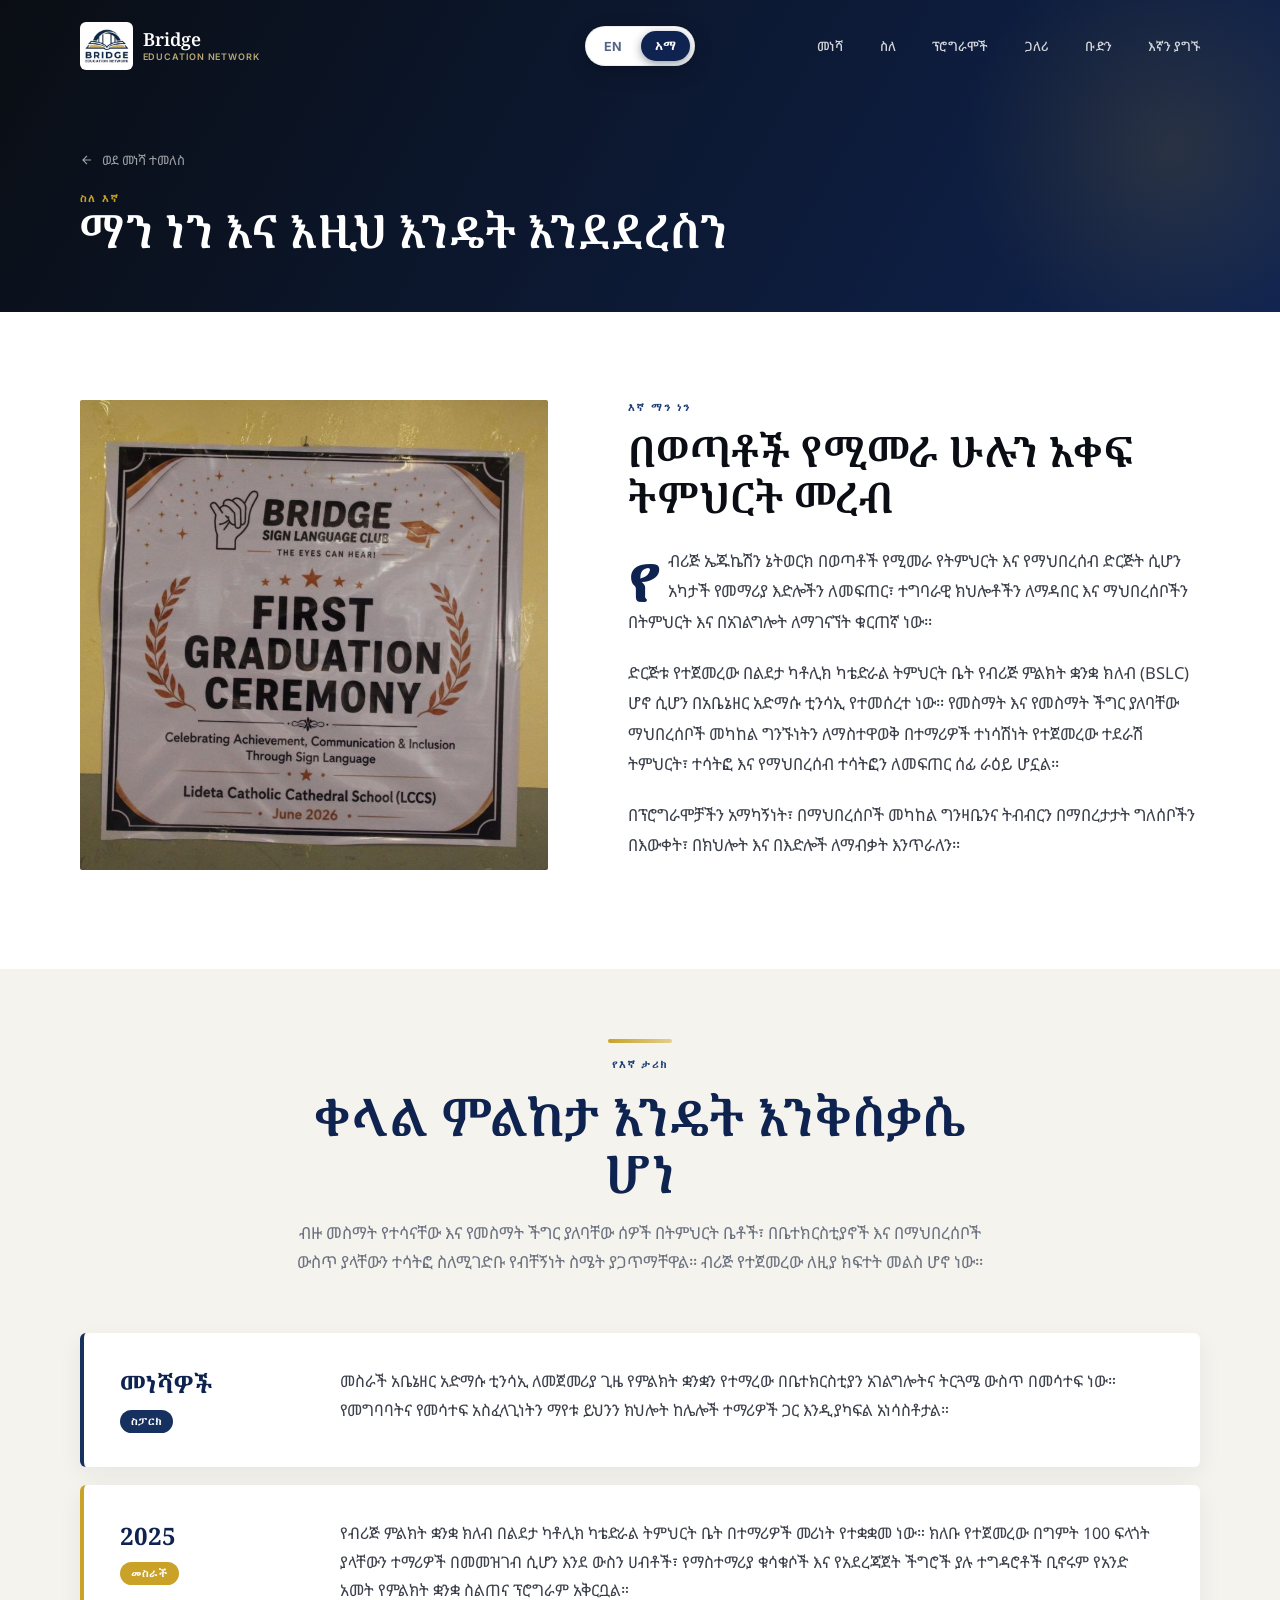
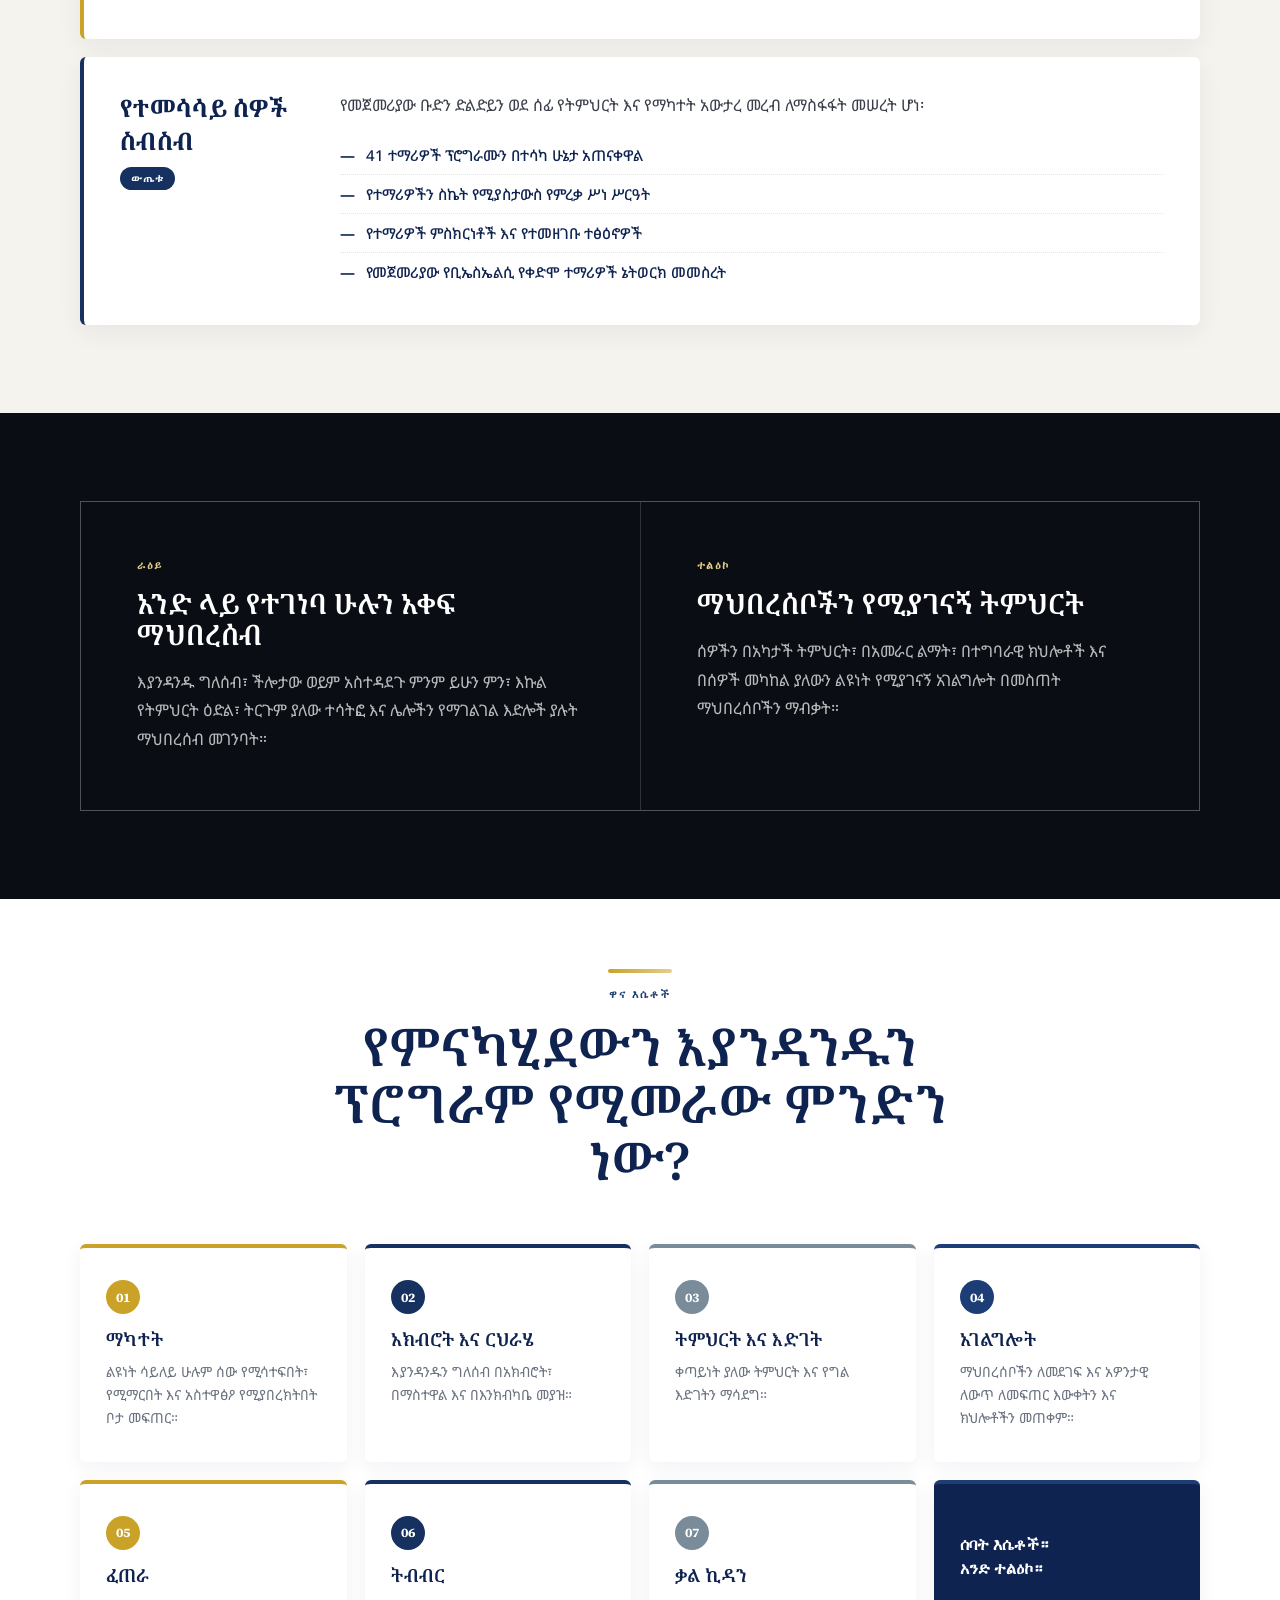
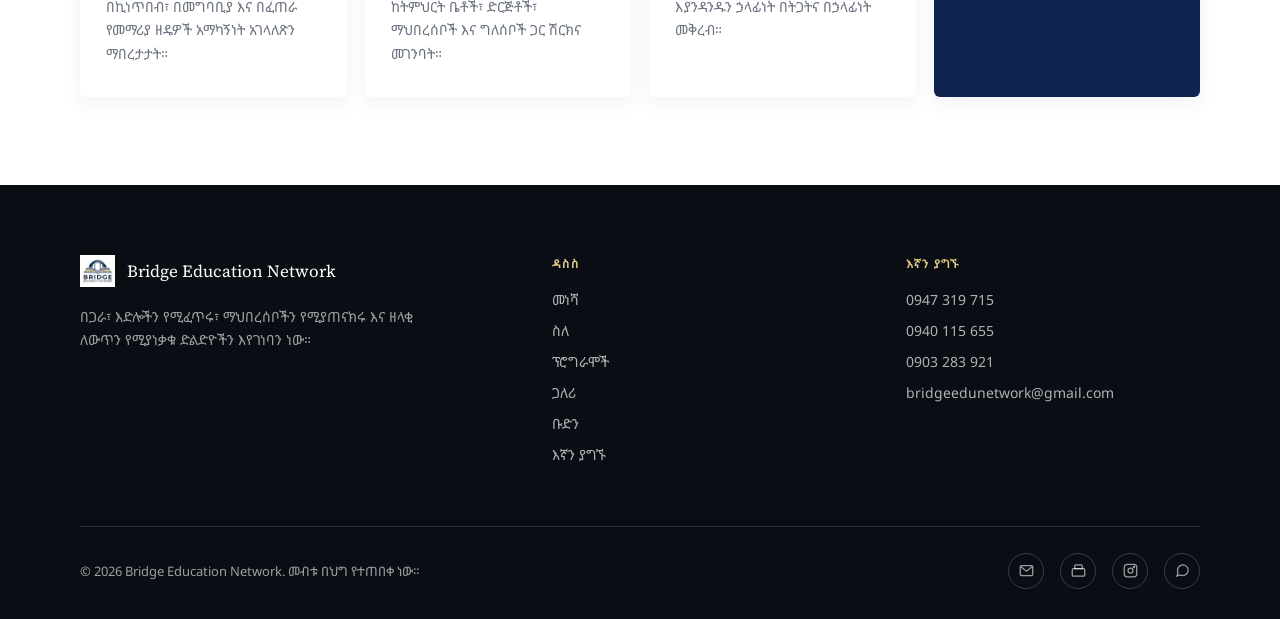
==== commit 91bfdacc: "Update footer content and links to English" ====
--- a/about-am.html
+++ b/about-am.html
@@ -238,30 +238,30 @@
     <div class="footer-top">
       <div>
         <div class="footer-brand">
-          <img src="assets/logo.jpg" alt="የድልድይ አርማ" onerror="this.style.display='none'">
-          <span>የብሪጅ ትምህርት ኔትወርክ</span>
+          <img src="assets/logo.jpg" alt="Bridge logo" onerror="this.style.display='none'">
+          <span>Bridge Education Network</span>
         </div>
         <p>በጋራ፣ እድሎችን የሚፈጥሩ፣ ማህበረሰቦችን የሚያጠናክሩ እና ዘላቂ ለውጥን የሚያነቃቁ ድልድዮችን እየገነባን ነው።</p>
       </div>
       <div class="footer-col">
         <h5>ዳስስ</h5>
-        <a href="index.html">መነሻ</a>
+        <a href="index-am.html">መነሻ</a>
         <a href="about-am.html">ስለ</a>
-        <a href="programs.html">ፕሮግራሞች</a>
-        <a href="gallery.html">ጋለሪ</a>
-        <a href="team.html">ቡድን</a>
-        <a href="contact.html">እውቂያ</a>
+        <a href="programs-am.html">ፕሮግራሞች</a>
+        <a href="gallery-am.html">ጋለሪ</a>
+        <a href="team-am.html">ቡድን</a>
+        <a href="contact-am.html">እኛን ያግኙ</a>
       </div>
       <div class="footer-col">
         <h5>እኛን ያግኙ</h5>
-        <a href="tel:+251947319715">0947 319 715</a>
+          <a href="tel:+251947319715">0947 319 715</a>
         <a href="tel:+519940115655">0940 115 655</a>
         <a href="tel:+251903283921">0903 283 921</a>
         <a href="mailto:bridgeedunetwork@gmail.com">bridgeedunetwork@gmail.com</a>
       </div>
     </div>
     <div class="footer-bottom">
-      <span>© 2026 የብሪጅ ትምህርት ኔትወርክ። መብቱ በህግ የተጠበቀ ነው።</span>
+      <span>© 2026 Bridge Education Network. መብቱ በህግ የተጠበቀ ነው።</span>
       <div class="footer-social">
         <a href="mailto:bridgeedunetwork@gmail.com" aria-label="Email"><svg viewBox="0 0 24 24" fill="none" stroke="currentColor" stroke-width="2" aria-hidden="true"><rect x="2" y="4" width="20" height="16" rx="2"/><path d="M3 6l9 7 9-7"/></svg></a>
         <a href="https://www.linkedin.com/in/bridge-education-network-707793424/" target="_blank" rel="noopener" aria-label="LinkedIn"><svg viewBox="0 0 24 24" fill="none" stroke="currentColor" stroke-width="2" aria-hidden="true"><rect x="2" y="9" width="20" height="12" rx="2"/><path d="M16 3H8a2 2 0 00-2 2v4h12V5a2 2 0 00-2-2z"/></svg></a>
@@ -271,7 +271,6 @@
     </div>
   </div>
 </footer>
-
 <script>
   const header = document.getElementById('siteHeader');
   const progressFill = document.getElementById('bridge-progress-fill');
